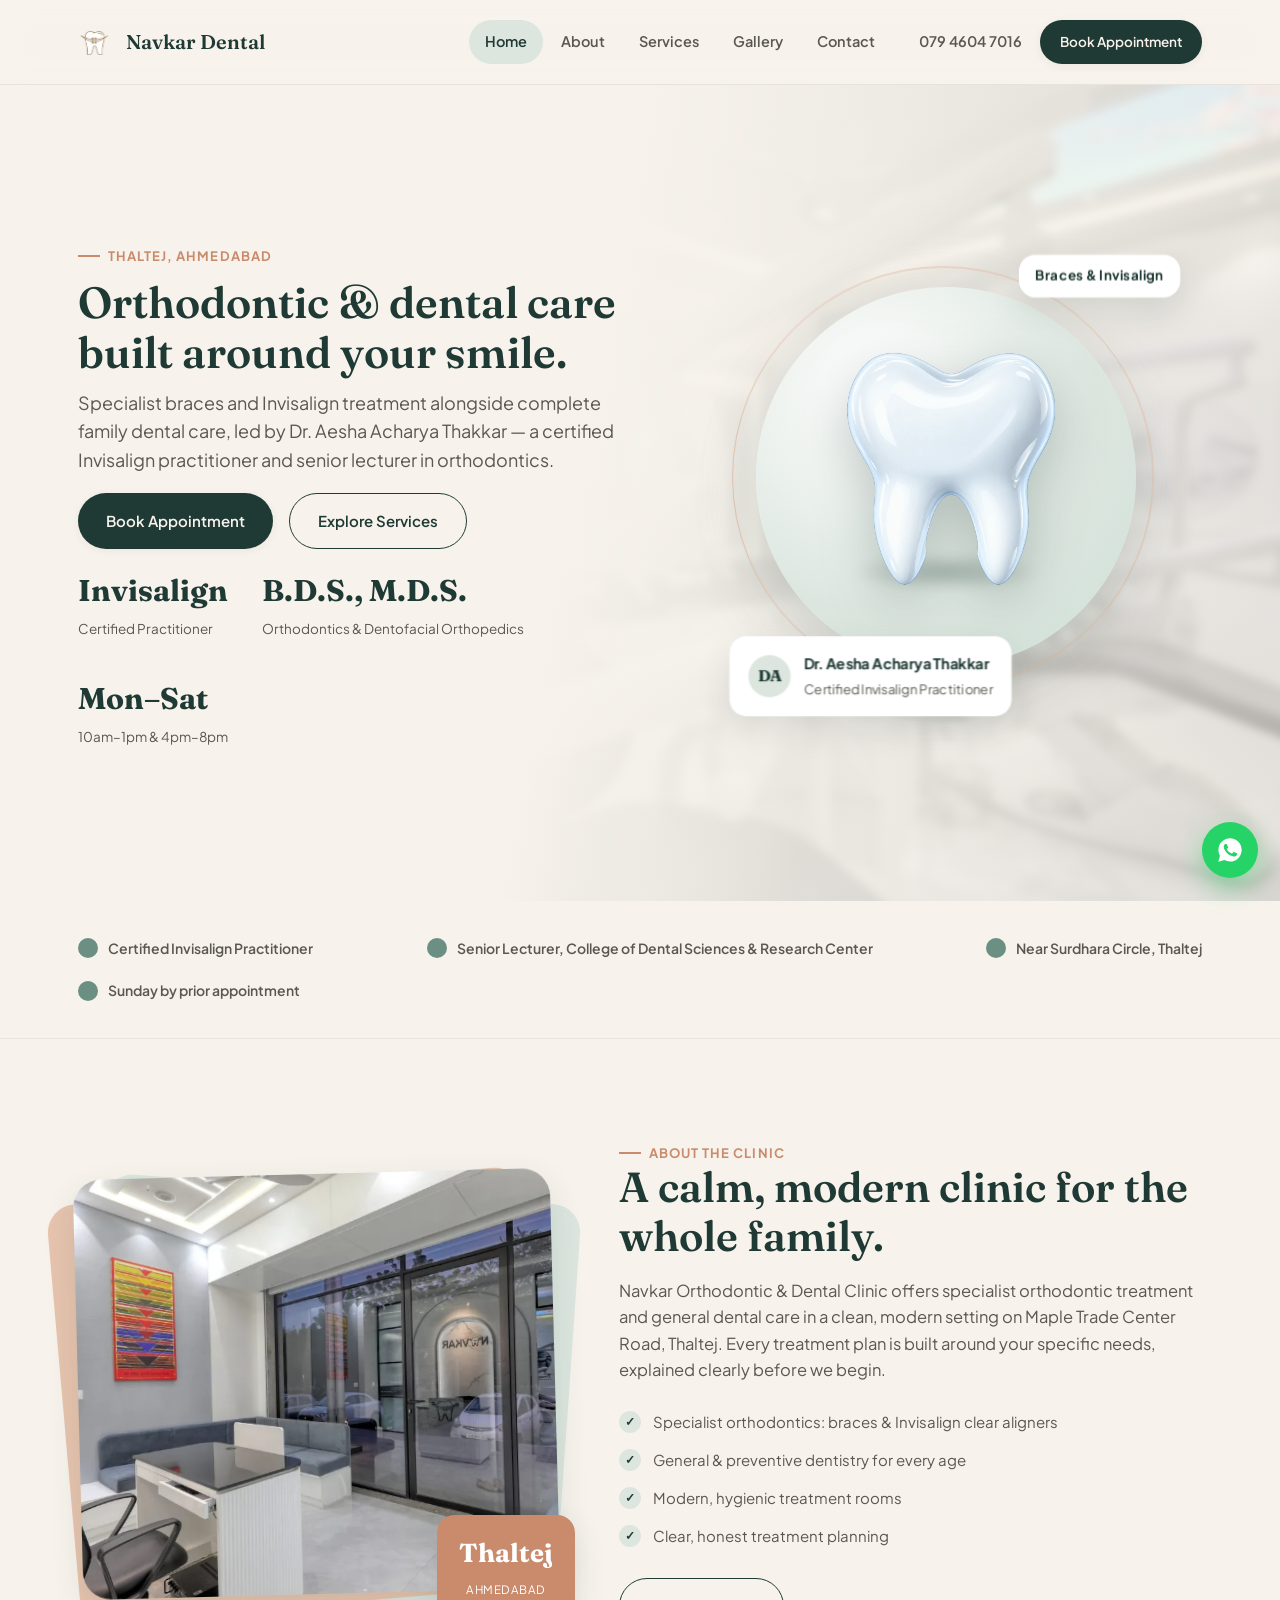
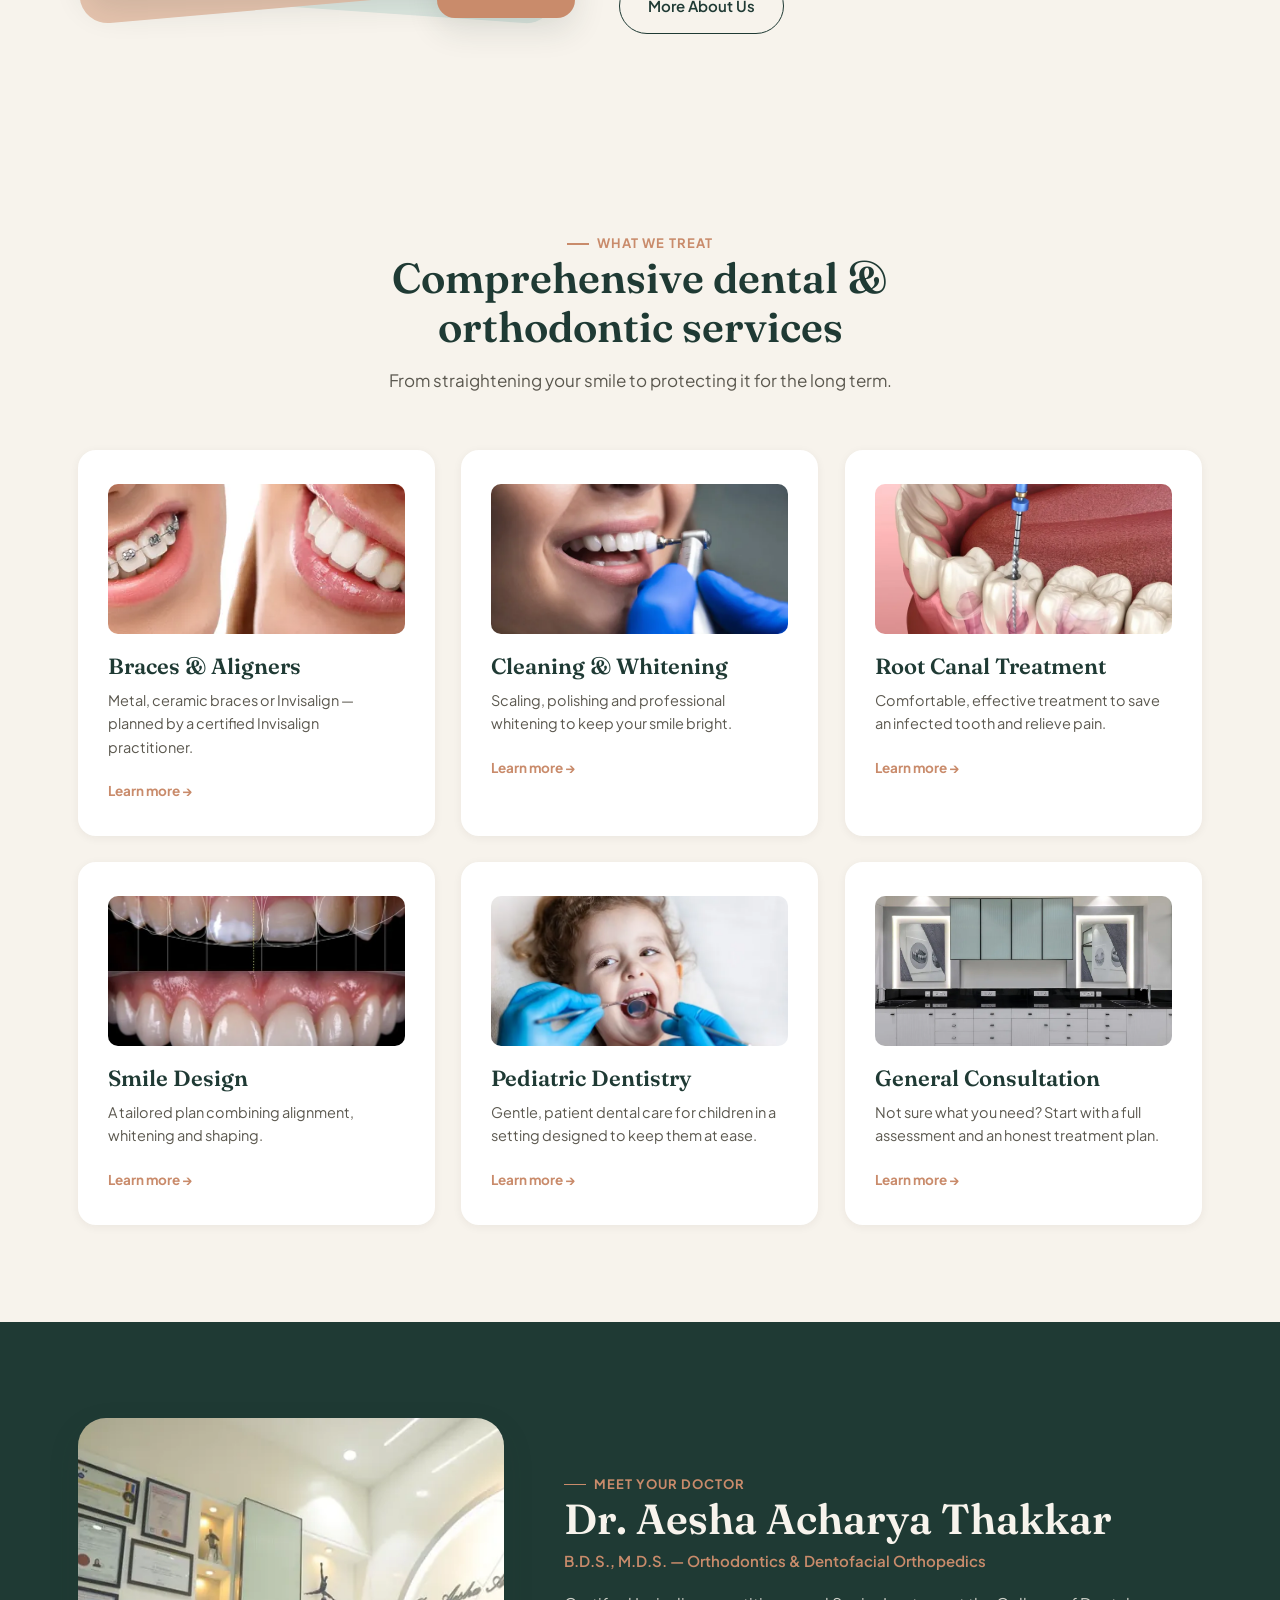
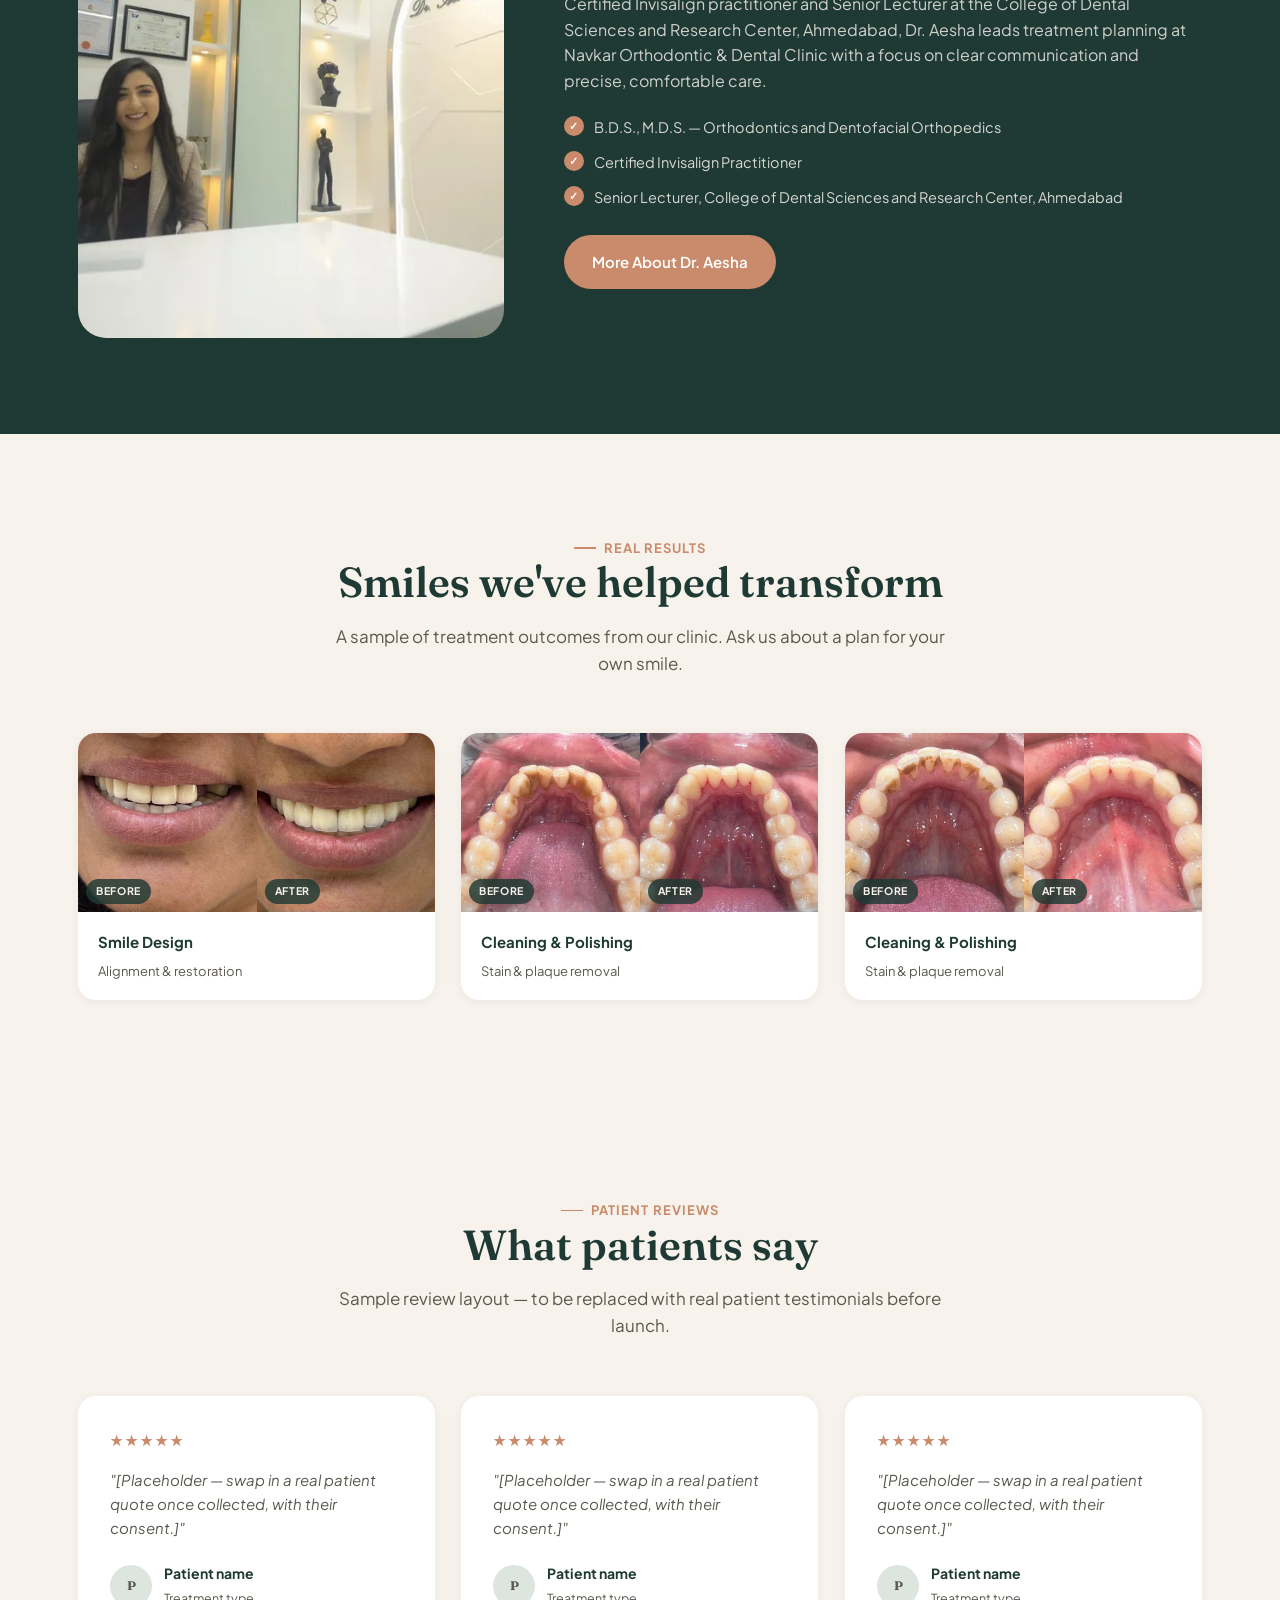
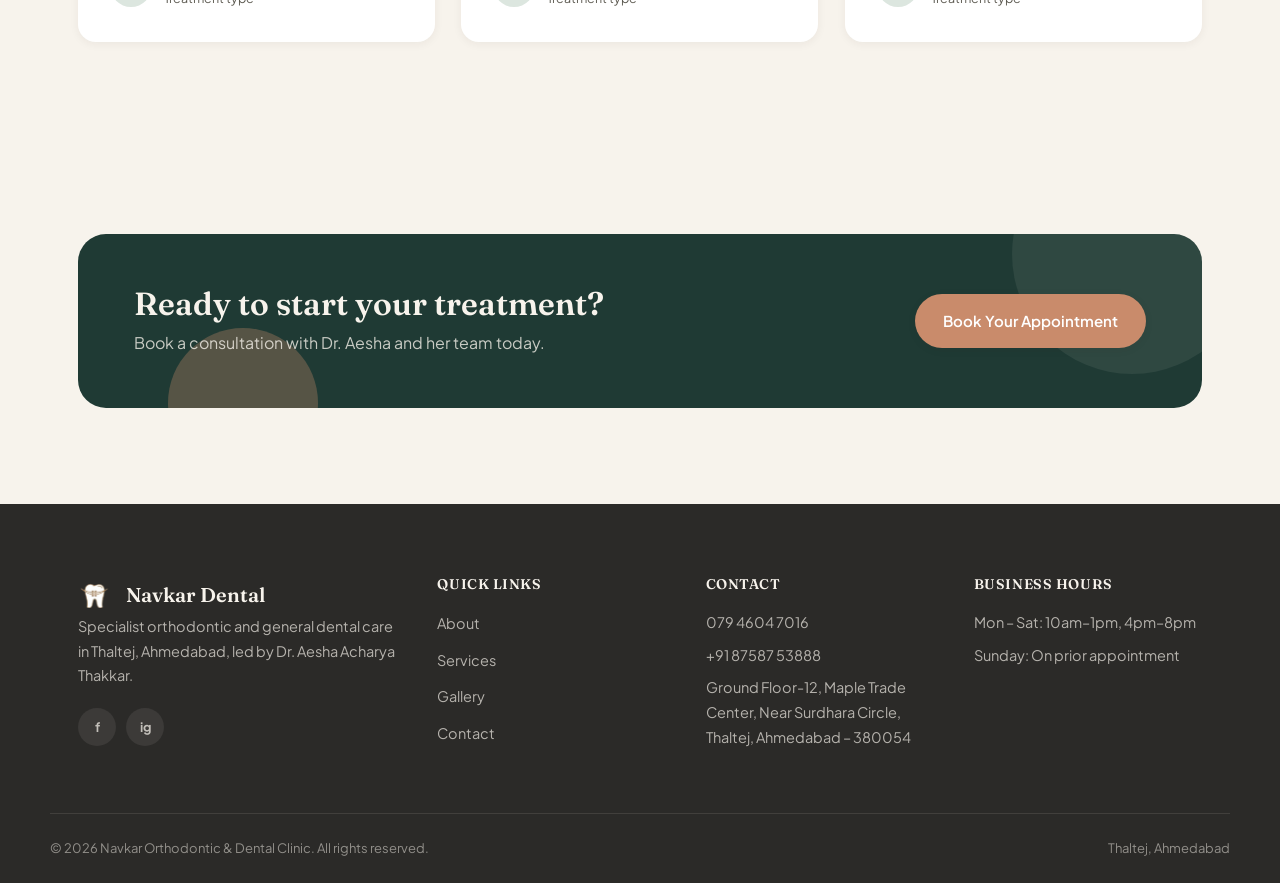
==== index.html @ 273d6ba6 "Initial commit of Navkar Dental website Co-Authored-By: Claude Sonnet 5 <noreply@anthropic.com>" ====
<!DOCTYPE html>
<html lang="en">
<head>
<meta charset="UTF-8">
<meta name="viewport" content="width=device-width, initial-scale=1.0">
<title>Navkar Orthodontic & Dental Clinic — Thaltej, Ahmedabad</title>
<meta name="description" content="Specialist orthodontic and general dental care in Thaltej, Ahmedabad, led by certified Invisalign practitioner Dr. Aesha Acharya Thakkar. Braces, aligners, cleaning, root canal and more.">
<link rel="canonical" href="https://www.navkardental.com/">

<meta property="og:type" content="website">
<meta property="og:site_name" content="Navkar Orthodontic & Dental Clinic">
<meta property="og:title" content="Navkar Orthodontic & Dental Clinic — Thaltej, Ahmedabad">
<meta property="og:description" content="Specialist orthodontic and general dental care in Thaltej, Ahmedabad, led by certified Invisalign practitioner Dr. Aesha Acharya Thakkar.">
<meta property="og:image" content="https://www.navkardental.com/img/og-image.jpg">
<meta property="og:url" content="https://www.navkardental.com/">
<meta name="twitter:card" content="summary_large_image">
<meta name="twitter:title" content="Navkar Orthodontic & Dental Clinic — Thaltej, Ahmedabad">
<meta name="twitter:description" content="Specialist orthodontic and general dental care in Thaltej, Ahmedabad.">
<meta name="twitter:image" content="https://www.navkardental.com/img/og-image.jpg">

<link rel="icon" href="/favicon.ico" sizes="any">
<link rel="icon" type="image/png" href="img/logo-mark-32.png" sizes="32x32">
<link rel="apple-touch-icon" href="img/logo-mark-180.png">
<link rel="manifest" href="site.webmanifest">
<meta name="theme-color" content="#1F3A34">

<link rel="preconnect" href="https://fonts.googleapis.com">
<link rel="preconnect" href="https://fonts.gstatic.com" crossorigin>
<link href="https://fonts.googleapis.com/css2?family=Fraunces:wght@500;600;700&family=Plus+Jakarta+Sans:wght@400;500;600;700&display=swap" rel="stylesheet">
<link rel="stylesheet" href="css/style.min.css">

<script type="application/ld+json">
{
  "@context": "https://schema.org",
  "@type": "Dentist",
  "name": "Navkar Orthodontic & Dental Clinic",
  "image": "https://www.navkardental.com/img/og-image.jpg",
  "url": "https://www.navkardental.com/",
  "telephone": ["+91-79-4604-7016", "+91-87587-53888"],
  "priceRange": "₹₹",
  "address": {
    "@type": "PostalAddress",
    "streetAddress": "Ground Floor-12, Maple Trade Center, Near Surdhara Circle",
    "addressLocality": "Thaltej, Ahmedabad",
    "addressRegion": "Gujarat",
    "postalCode": "380054",
    "addressCountry": "IN"
  },
  "openingHoursSpecification": [
    { "@type": "OpeningHoursSpecification", "dayOfWeek": ["Monday","Tuesday","Wednesday","Thursday","Friday","Saturday"], "opens": "10:00", "closes": "13:00" },
    { "@type": "OpeningHoursSpecification", "dayOfWeek": ["Monday","Tuesday","Wednesday","Thursday","Friday","Saturday"], "opens": "16:00", "closes": "20:00" }
  ],
  "sameAs": [
    "https://www.instagram.com/navkar_orthodontics/",
    "https://www.facebook.com/people/Navkar-dental-Clinic/100086938672000/"
  ],
  "medicalSpecialty": "Orthodontics",
  "employee": {
    "@type": "Person",
    "name": "Dr. Aesha Acharya Thakkar",
    "jobTitle": "Orthodontist",
    "hasCredential": "B.D.S., M.D.S. (Orthodontics and Dentofacial Orthopedics)"
  }
}
</script>
</head>
<body>
<a href="#main" class="skip-link">Skip to content</a>

<header class="site-header">
  <div class="wrap">
    <a href="index.html" class="brand"><span class="brand-mark"></span>Navkar Dental</a>
    <nav class="main-nav" aria-label="Primary">
      <ul>
        <li><a href="index.html" class="active" aria-current="page">Home</a></li>
        <li><a href="about.html">About</a></li>
        <li><a href="services.html">Services</a></li>
        <li><a href="gallery.html">Gallery</a></li>
        <li><a href="contact.html">Contact</a></li>
      </ul>
    </nav>
    <div class="header-cta">
      <span class="header-phone"><a href="tel:+917946047016">079 4604 7016</a></span>
      <a href="contact.html" class="btn btn-primary btn-sm">Book Appointment</a>
    </div>
    <button class="nav-toggle" aria-label="Toggle menu" aria-expanded="false" aria-controls="primary-nav"><span></span><span></span><span></span></button>
  </div>
  <div class="nav-backdrop"></div>
</header>

<main id="main">

<section class="hero">
  <div class="hero-bg" aria-hidden="true">
    <picture>
      <source srcset="img/clinic-operatory-1.webp" type="image/webp">
      <img src="img/clinic-operatory-1.jpg" alt="" width="1000" height="667" loading="eager">
    </picture>
  </div>
  <div class="wrap">
    <div class="hero-copy hero-copy-lead">
      <span class="eyebrow">Thaltej, Ahmedabad</span>
      <h1>Orthodontic &amp; dental care built around your smile.</h1>
    </div>
    <div class="hero-scene" id="heroScene" aria-hidden="true">
      <div class="hero-orb">
        <div class="hero-glow"></div>
        <div class="hero-ring"></div>
        <div class="hero-sphere">
          <span class="hero-tooth-shadow"></span>
          <div class="hero-tooth-float">
            <picture>
              <source srcset="img/hero-tooth.webp" type="image/webp">
              <img class="hero-tooth-img" src="img/hero-tooth.png" alt="" width="900" height="910" loading="eager">
            </picture>
          </div>
        </div>
        <div class="hero-chip hero-chip-doctor">
          <span class="dot">DA</span>
          <div><strong>Dr. Aesha Acharya Thakkar</strong><span>Certified Invisalign Practitioner</span></div>
        </div>
        <div class="hero-chip hero-chip-stat"><span>Braces &amp; Invisalign</span></div>
      </div>
    </div>
    <div class="hero-copy hero-copy-body">
      <p>Specialist braces and Invisalign treatment alongside complete family dental care, led by Dr. Aesha Acharya Thakkar — a certified Invisalign practitioner and senior lecturer in orthodontics.</p>
      <div class="hero-actions">
        <a href="contact.html" class="btn btn-primary">Book Appointment</a>
        <a href="services.html" class="btn btn-outline">Explore Services</a>
      </div>
      <div class="hero-stats">
        <div><strong>Invisalign</strong><span>Certified Practitioner</span></div>
        <div><strong>B.D.S., M.D.S.</strong><span>Orthodontics &amp; Dentofacial Orthopedics</span></div>
        <div><strong>Mon–Sat</strong><span>10am–1pm &amp; 4pm–8pm</span></div>
      </div>
    </div>
  </div>
</section>

<section class="trust-strip reveal">
  <div class="wrap">
    <span class="trust-item"><span class="ic"></span>Certified Invisalign Practitioner</span>
    <span class="trust-item"><span class="ic"></span>Senior Lecturer, College of Dental Sciences &amp; Research Center</span>
    <span class="trust-item"><span class="ic"></span>Near Surdhara Circle, Thaltej</span>
    <span class="trust-item"><span class="ic"></span>Sunday by prior appointment</span>
  </div>
</section>

<section class="reveal">
  <div class="wrap about-split">
    <div class="about-media">
      <div class="frame tilt-card">
        <picture>
          <source srcset="img/clinic-lounge.webp" type="image/webp">
          <img src="img/clinic-lounge.jpg" alt="Patient lounge inside Navkar Orthodontic & Dental Clinic, Thaltej" width="1000" height="667" loading="lazy">
        </picture>
      </div>
      <div class="badge"><strong>Thaltej</strong><span>Ahmedabad</span></div>
    </div>
    <div class="about-copy">
      <span class="eyebrow">About the clinic</span>
      <h2>A calm, modern clinic for the whole family.</h2>
      <p>Navkar Orthodontic &amp; Dental Clinic offers specialist orthodontic treatment and general dental care in a clean, modern setting on Maple Trade Center Road, Thaltej. Every treatment plan is built around your specific needs, explained clearly before we begin.</p>
      <ul class="about-list">
        <li><span class="tick">✓</span> Specialist orthodontics: braces &amp; Invisalign clear aligners</li>
        <li><span class="tick">✓</span> General &amp; preventive dentistry for every age</li>
        <li><span class="tick">✓</span> Modern, hygienic treatment rooms</li>
        <li><span class="tick">✓</span> Clear, honest treatment planning</li>
      </ul>
      <a href="about.html" class="btn btn-outline">More About Us</a>
    </div>
  </div>
</section>

<section class="reveal">
  <div class="wrap">
    <div class="section-head">
      <span class="eyebrow">What we treat</span>
      <h2>Comprehensive dental &amp; orthodontic services</h2>
      <p>From straightening your smile to protecting it for the long term.</p>
    </div>
    <div class="services-grid">
      <div class="service-card tilt-card reveal-tilt">
        <div class="thumb"><picture><source srcset="img/service-braces-aligners.webp" type="image/webp"><img src="img/service-braces-aligners.jpg" alt="Traditional braces and clear aligner options" width="393" height="271" loading="lazy"></picture></div>
        <h3>Braces &amp; Aligners</h3>
        <p>Metal, ceramic braces or Invisalign — planned by a certified Invisalign practitioner.</p>
        <a href="services.html">Learn more →</a>
      </div>
      <div class="service-card tilt-card reveal-tilt">
        <div class="thumb"><picture><source srcset="img/service-cleaning-whitening.webp" type="image/webp"><img src="img/service-cleaning-whitening.jpg" alt="Professional teeth cleaning in progress" width="700" height="467" loading="lazy"></picture></div>
        <h3>Cleaning &amp; Whitening</h3>
        <p>Scaling, polishing and professional whitening to keep your smile bright.</p>
        <a href="services.html">Learn more →</a>
      </div>
      <div class="service-card tilt-card reveal-tilt">
        <div class="thumb"><picture><source srcset="img/service-root-canal.webp" type="image/webp"><img src="img/service-root-canal.jpg" alt="Root canal treatment procedure" width="700" height="467" loading="lazy"></picture></div>
        <h3>Root Canal Treatment</h3>
        <p>Comfortable, effective treatment to save an infected tooth and relieve pain.</p>
        <a href="services.html">Learn more →</a>
      </div>
      <div class="service-card tilt-card reveal-tilt">
        <div class="thumb"><picture><source srcset="img/service-smile-design.webp" type="image/webp"><img src="img/service-smile-design.jpg" alt="Smile design consultation" width="602" height="415" loading="lazy"></picture></div>
        <h3>Smile Design</h3>
        <p>A tailored plan combining alignment, whitening and shaping.</p>
        <a href="services.html">Learn more →</a>
      </div>
      <div class="service-card tilt-card reveal-tilt">
        <div class="thumb"><picture><source srcset="img/service-pediatric-dentistry.webp" type="image/webp"><img src="img/service-pediatric-dentistry.jpg" alt="Gentle pediatric dental checkup" width="600" height="400" loading="lazy"></picture></div>
        <h3>Pediatric Dentistry</h3>
        <p>Gentle, patient dental care for children in a setting designed to keep them at ease.</p>
        <a href="services.html">Learn more →</a>
      </div>
      <div class="service-card tilt-card reveal-tilt">
        <div class="thumb"><picture><source srcset="img/clinic-operatory-2.webp" type="image/webp"><img src="img/clinic-operatory-2.jpg" alt="Consultation room at Navkar Dental Clinic" width="1000" height="667" loading="lazy"></picture></div>
        <h3>General Consultation</h3>
        <p>Not sure what you need? Start with a full assessment and an honest treatment plan.</p>
        <a href="services.html">Learn more →</a>
      </div>
    </div>
  </div>
</section>

<section class="section-alt reveal">
  <div class="wrap doctor-spotlight">
    <div class="doctor-photo tilt-card">
      <picture>
        <source srcset="img/doctor-aesha-thakkar.webp" type="image/webp">
        <img src="img/doctor-aesha-thakkar.jpg" alt="Dr. Aesha Acharya Thakkar at Navkar Orthodontic & Dental Clinic" width="900" height="599" loading="lazy">
      </picture>
    </div>
    <div class="doctor-info">
      <span class="eyebrow">Meet your doctor</span>
      <h2>Dr. Aesha Acharya Thakkar</h2>
      <span class="role">B.D.S., M.D.S. — Orthodontics &amp; Dentofacial Orthopedics</span>
      <p class="bio">Certified Invisalign practitioner and Senior Lecturer at the College of Dental Sciences and Research Center, Ahmedabad, Dr. Aesha leads treatment planning at Navkar Orthodontic &amp; Dental Clinic with a focus on clear communication and precise, comfortable care.</p>
      <ul class="doctor-credentials">
        <li><span class="tick">✓</span> B.D.S., M.D.S. — Orthodontics and Dentofacial Orthopedics</li>
        <li><span class="tick">✓</span> Certified Invisalign Practitioner</li>
        <li><span class="tick">✓</span> Senior Lecturer, College of Dental Sciences and Research Center, Ahmedabad</li>
      </ul>
      <a href="about.html" class="btn btn-light" style="margin-top:26px;">More About Dr. Aesha</a>
    </div>
  </div>
</section>

<section class="reveal">
  <div class="wrap">
    <div class="section-head">
      <span class="eyebrow">Real results</span>
      <h2>Smiles we've helped transform</h2>
      <p>A sample of treatment outcomes from our clinic. Ask us about a plan for your own smile.</p>
    </div>
    <div class="results-grid">
      <div class="result-card tilt-card reveal-tilt">
        <div class="result-compare">
          <figure><img src="img/results-smile-design-before.jpg" alt="Patient's smile before cosmetic smile design treatment" width="700" height="525" loading="lazy"><figcaption>Before</figcaption></figure>
          <figure><img src="img/results-smile-design-after.jpg" alt="Patient's smile after cosmetic smile design treatment" width="700" height="525" loading="lazy"><figcaption>After</figcaption></figure>
        </div>
        <div class="cap"><strong>Smile Design</strong><span>Alignment &amp; restoration</span></div>
      </div>
      <div class="result-card tilt-card reveal-tilt">
        <div class="result-compare">
          <figure><img src="img/results-cleaning-1-before.jpg" alt="Patient's teeth before professional cleaning, showing surface staining" width="700" height="525" loading="lazy"><figcaption>Before</figcaption></figure>
          <figure><img src="img/results-cleaning-1-after.jpg" alt="Patient's teeth after professional cleaning" width="700" height="525" loading="lazy"><figcaption>After</figcaption></figure>
        </div>
        <div class="cap"><strong>Cleaning &amp; Polishing</strong><span>Stain &amp; plaque removal</span></div>
      </div>
      <div class="result-card tilt-card reveal-tilt">
        <div class="result-compare">
          <figure><img src="img/results-cleaning-2-before.jpg" alt="Second patient's teeth before professional cleaning" width="700" height="525" loading="lazy"><figcaption>Before</figcaption></figure>
          <figure><img src="img/results-cleaning-2-after.jpg" alt="Second patient's teeth after professional cleaning" width="700" height="502" loading="lazy"><figcaption>After</figcaption></figure>
        </div>
        <div class="cap"><strong>Cleaning &amp; Polishing</strong><span>Stain &amp; plaque removal</span></div>
      </div>
    </div>
  </div>
</section>

<section class="reveal">
  <div class="wrap">
    <div class="section-head">
      <span class="eyebrow">Patient reviews</span>
      <h2>What patients say</h2>
      <p>Sample review layout — to be replaced with real patient testimonials before launch.</p>
    </div>
    <div class="testimonial-grid">
      <div class="testimonial-card tilt-card reveal-tilt">
        <div class="stars">★★★★★</div>
        <p>"[Placeholder — swap in a real patient quote once collected, with their consent.]"</p>
        <div class="who"><span class="avatar">P</span><div><strong>Patient name</strong><span>Treatment type</span></div></div>
      </div>
      <div class="testimonial-card tilt-card reveal-tilt">
        <div class="stars">★★★★★</div>
        <p>"[Placeholder — swap in a real patient quote once collected, with their consent.]"</p>
        <div class="who"><span class="avatar">P</span><div><strong>Patient name</strong><span>Treatment type</span></div></div>
      </div>
      <div class="testimonial-card tilt-card reveal-tilt">
        <div class="stars">★★★★★</div>
        <p>"[Placeholder — swap in a real patient quote once collected, with their consent.]"</p>
        <div class="who"><span class="avatar">P</span><div><strong>Patient name</strong><span>Treatment type</span></div></div>
      </div>
    </div>
  </div>
</section>

<section class="reveal">
  <div class="wrap">
    <div class="cta-band">
      <div>
        <h2>Ready to start your treatment?</h2>
        <p>Book a consultation with Dr. Aesha and her team today.</p>
      </div>
      <a href="contact.html" class="btn btn-light">Book Your Appointment</a>
    </div>
  </div>
</section>

</main>

<footer>
  <div class="wrap footer-grid">
    <div>
      <a href="index.html" class="brand"><span class="brand-mark"></span>Navkar Dental</a>
      <p>Specialist orthodontic and general dental care in Thaltej, Ahmedabad, led by Dr. Aesha Acharya Thakkar.</p>
      <div class="footer-social">
        <a href="https://www.facebook.com/people/Navkar-dental-Clinic/100086938672000/" aria-label="Facebook" target="_blank" rel="noopener">f</a>
        <a href="https://www.instagram.com/navkar_orthodontics/" aria-label="Instagram" target="_blank" rel="noopener">ig</a>
      </div>
    </div>
    <div>
      <h4>Quick Links</h4>
      <ul>
        <li><a href="about.html">About</a></li>
        <li><a href="services.html">Services</a></li>
        <li><a href="gallery.html">Gallery</a></li>
        <li><a href="contact.html">Contact</a></li>
      </ul>
    </div>
    <div>
      <h4>Contact</h4>
      <p><a href="tel:+917946047016">079 4604 7016</a></p>
      <p><a href="tel:+918758753888">+91 87587 53888</a></p>
      <p><a href="https://maps.google.com/?q=Maple+Trade+Center,+Near+Surdhara+Circle,+Thaltej,+Ahmedabad+380054" target="_blank" rel="noopener">Ground Floor-12, Maple Trade Center, Near Surdhara Circle, Thaltej, Ahmedabad – 380054</a></p>
    </div>
    <div>
      <h4>Business Hours</h4>
      <p>Mon – Sat: 10am–1pm, 4pm–8pm</p>
      <p>Sunday: On prior appointment</p>
    </div>
  </div>
  <div class="wrap footer-bottom">
    <span>© 2026 Navkar Orthodontic & Dental Clinic. All rights reserved.</span>
    <span>Thaltej, Ahmedabad</span>
  </div>
</footer>

<a class="whatsapp-fab" href="https://wa.me/918758753888?text=Hi%2C%20I%27d%20like%20to%20book%20an%20appointment" target="_blank" rel="noopener" aria-label="Chat with us on WhatsApp">
  <svg viewBox="0 0 24 24" fill="currentColor" aria-hidden="true"><path d="M12.04 2c-5.5 0-9.96 4.46-9.96 9.96 0 1.76.46 3.48 1.34 5L2 22l5.2-1.36a9.94 9.94 0 0 0 4.84 1.24h.01c5.5 0 9.96-4.46 9.96-9.96S17.54 2 12.04 2zm5.83 14.24c-.24.68-1.4 1.32-1.93 1.36-.5.05-1 .25-3.4-.83-2.86-1.28-4.62-4.24-4.76-4.44-.14-.2-1.13-1.5-1.13-2.86 0-1.36.7-2.02.96-2.3.24-.26.53-.32.7-.32h.5c.16 0 .38-.03.58.44.24.57.8 1.98.87 2.12.07.14.12.3.02.5-.1.2-.15.32-.3.5-.15.18-.3.4-.44.53-.14.14-.3.3-.13.58.17.28.75 1.24 1.62 2 1.12.99 2.06 1.3 2.34 1.45.28.14.44.12.6-.07.17-.2.7-.82.9-1.1.2-.28.4-.23.66-.14.28.1 1.76.83 2.06.98.3.15.5.22.57.35.08.13.08.75-.16 1.43z"/></svg>
</a>

<script src="js/script.min.js"></script>
</body>
</html>
---- css/style.min.css ----
:root{--ivory:#F7F3EC;--ivory-soft:#EFE9DE;--charcoal:#2B2A28;--charcoal-soft:#5B584F;--sage:#6B8F82;--sage-light:#DCE6DF;--teal:#1F3A34;--teal-light:#2C4E46;--clay:#C98B6B;--clay-light:#E7C4AE;--white:#FFFFFF;--font-display:'Fraunces',Georgia,serif;--font-body:'Plus Jakarta Sans',-apple-system,BlinkMacSystemFont,'Segoe UI',sans-serif;--radius-sm:10px;--radius-md:18px;--radius-lg:28px;--shadow-sm:0 2px 10px rgba(43,42,40,.06);--shadow-md:0 12px 32px rgba(31,58,52,.12);--shadow-lg:0 24px 64px rgba(31,58,52,.18);--ease:cubic-bezier(.22,1,.36,1);--wrap:1180px}*,*::before,*::after{box-sizing:border-box}html{scroll-behavior:smooth;overflow-x:hidden}@media (prefers-reduced-motion:reduce){html{scroll-behavior:auto}}body{margin:0;background:var(--ivory);color:var(--charcoal);font-family:var(--font-body);font-size:16px;line-height:1.6;-webkit-font-smoothing:antialiased;overflow-x:hidden}img{max-width:100%;display:block}a{color:inherit;text-decoration:none}ul{list-style:none;margin:0;padding:0}button{font-family:inherit;cursor:pointer;background:none;border:none;color:inherit}input,select,textarea{font-family:inherit;font-size:15px;color:var(--charcoal)}h1,h2,h3,h4{font-family:var(--font-display);font-weight:600;line-height:1.15;margin:0;color:var(--teal)}h1{font-size:clamp(36px,5.4vw,64px)}h2{font-size:clamp(28px,3.6vw,42px)}h3{font-size:22px}p{margin:0}.wrap{max-width:var(--wrap);margin:0 auto;padding:0 28px}.skip-link{position:absolute;left:-9999px;top:0;background:var(--teal);color:var(--ivory);padding:12px 20px;border-radius:0 0 10px 0;z-index:1000;font-weight:600}.skip-link:focus{left:0}a:focus-visible,button:focus-visible,input:focus-visible,select:focus-visible,textarea:focus-visible,[tabindex]:focus-visible{outline:2.5px solid var(--clay);outline-offset:3px;border-radius:4px}.btn{display:inline-flex;align-items:center;justify-content:center;gap:8px;padding:15px 28px;border-radius:100px;font-weight:600;font-size:15px;transition:transform .35s var(--ease),box-shadow .35s var(--ease),background .25s var(--ease),color .25s var(--ease);white-space:nowrap}.btn-primary{background:var(--teal);color:var(--ivory);box-shadow:var(--shadow-sm)}.btn-primary:hover{transform:translateY(-2px);box-shadow:var(--shadow-md);background:var(--teal-light)}.btn-light{background:var(--clay);color:var(--white);box-shadow:var(--shadow-sm)}.btn-light:hover{transform:translateY(-2px);box-shadow:var(--shadow-md)}.btn-outline{background:transparent;color:var(--teal);border:1.5px solid var(--teal)}.btn-outline:hover{background:var(--teal);color:var(--ivory)}.btn-sm{padding:11px 20px;font-size:13.5px}@media (prefers-reduced-motion:reduce){.btn{transition:none}.btn:hover{transform:none}}.site-header{position:sticky;top:0;z-index:500;background:rgba(247,243,236,.88);backdrop-filter:blur(14px);-webkit-backdrop-filter:blur(14px);border-bottom:1px solid rgba(43,42,40,.08)}.site-header .wrap{display:flex;align-items:center;gap:28px;min-height:84px}.brand{display:flex;align-items:center;gap:10px;font-family:var(--font-display);font-weight:600;font-size:20px;color:var(--teal);margin-right:auto}.brand-mark{width:38px;height:38px;flex:0 0 auto;background-image:url('../img/logo-mark.webp');background-size:contain;background-repeat:no-repeat;background-position:center}.main-nav ul{display:flex;gap:2px}.main-nav a{display:block;padding:10px 16px;border-radius:100px;font-weight:600;font-size:14.5px;color:var(--charcoal-soft);transition:background .25s var(--ease),color .25s var(--ease)}.main-nav a:hover,.main-nav a.active{background:var(--sage-light);color:var(--teal)}.header-cta{display:flex;align-items:center;gap:18px}.header-phone{font-weight:600;font-size:14.5px;color:var(--charcoal-soft)}.header-phone a{color:inherit}.nav-toggle{display:none;flex-direction:column;justify-content:center;gap:5px;width:44px;height:44px;border-radius:10px;flex:0 0 auto}.nav-toggle span{width:22px;height:2px;background:var(--teal);border-radius:2px;transition:transform .3s var(--ease),opacity .3s var(--ease);margin:0 auto}.nav-toggle[aria-expanded="true"] span:nth-child(1){transform:translateY(7px) rotate(45deg)}.nav-toggle[aria-expanded="true"] span:nth-child(2){opacity:0}.nav-toggle[aria-expanded="true"] span:nth-child(3){transform:translateY(-7px) rotate(-45deg)}@media (max-width:920px){.main-nav{position:fixed;inset:0 0 0 auto;width:min(320px,86vw);height:100vh;background:var(--ivory);box-shadow:var(--shadow-lg);padding:110px 32px 32px;transform:translateX(100%);transition:transform .4s var(--ease);z-index:400}.main-nav.open{transform:translateX(0)}.main-nav ul{flex-direction:column;gap:4px}.main-nav a{padding:14px 18px;font-size:16px}.header-phone{display:none}.nav-toggle{display:flex}.nav-backdrop{position:fixed;inset:0;background:rgba(31,58,52,.35);z-index:390;opacity:0;pointer-events:none;transition:opacity .35s var(--ease)}.nav-backdrop.open{opacity:1;pointer-events:auto}}@media (prefers-reduced-motion:reduce){.main-nav,.nav-backdrop,.nav-toggle span{transition:none}}.hero{position:relative;overflow:hidden;padding:24px 0;background:var(--ivory)}@media (min-width:1041px){.hero{min-height:calc(100vh - 84px);display:flex;align-items:center}}.hero-bg{position:absolute;inset:0;z-index:0}.hero-bg picture,.hero-bg img{width:100%;height:100%;object-fit:cover;object-position:center 30%;display:block;filter:blur(3px);transform:scale(1.04)}.hero-bg::after{content:'';position:absolute;inset:0;background:linear-gradient(100deg,var(--ivory) 0%,var(--ivory) 45%,rgba(247,243,236,.7) 100%)}.hero .wrap{position:relative;z-index:1;display:grid;grid-template-columns:1.08fr 1fr;grid-template-areas:"lead visual" "body visual";column-gap:56px;row-gap:0;align-items:center;perspective:1400px}.hero-copy-lead{grid-area:lead}.hero-copy-body{grid-area:body}.hero-scene{grid-area:visual}.hero-copy .eyebrow + h1{margin-top:10px}.hero-copy h1{font-size:clamp(32px,3.4vw,48px)}.hero-copy p{margin-top:12px;font-size:18px;color:var(--charcoal-soft);max-width:46ch}.hero-actions{display:flex;gap:16px;margin-top:18px;flex-wrap:wrap}.hero-stats{display:flex;gap:34px;margin-top:18px;flex-wrap:wrap}.hero-stats div strong{display:block;font-family:var(--font-display);font-size:30px;color:var(--teal)}.hero-stats div span{font-size:13.5px;color:var(--charcoal-soft)}.eyebrow{display:inline-flex;align-items:center;gap:8px;font-size:13px;font-weight:700;letter-spacing:.08em;text-transform:uppercase;color:var(--clay)}.eyebrow::before{content:'';width:22px;height:1.5px;background:var(--clay)}.hero-scene{position:relative;display:flex;align-items:center;justify-content:center;padding:36px 40px 68px;transform-style:preserve-3d;will-change:transform;transition:transform .2s var(--ease)}.hero-orb{position:relative;width:clamp(380px,26vw,440px);height:clamp(380px,26vw,440px);transform-style:preserve-3d}.hero-glow{position:absolute;inset:-9%;border-radius:50%;background:radial-gradient(circle,rgba(220,230,223,.6),rgba(220,230,223,0) 72%);filter:blur(20px);transform:translateZ(-40px)}.hero-ring{position:absolute;inset:-6%;border-radius:50%;border:1.5px solid var(--clay-light);transform:translateZ(-15px)}.hero-sphere{position:absolute;inset:0;border-radius:50%;background:radial-gradient(circle at 32% 28%,var(--white) 0%,var(--sage-light) 58%,#CFE0D7 100%);box-shadow:var(--shadow-lg);display:flex;align-items:center;justify-content:center;overflow:hidden}.hero-sphere::before{content:'';position:absolute;top:9%;left:13%;width:42%;height:34%;border-radius:50%;background:radial-gradient(circle,rgba(255,255,255,.7),rgba(255,255,255,0) 72%);pointer-events:none}.hero-tooth-shadow{position:absolute;left:50%;bottom:20%;width:48%;height:10%;transform:translateX(-50%);background:radial-gradient(ellipse at center,rgba(31,58,52,.3),rgba(31,58,52,0) 72%);filter:blur(5px)}.hero-tooth-float{position:relative;z-index:1;margin-top:-6%;animation:hero-tooth-bob 5.5s ease-in-out infinite}.hero-tooth-img{display:block;width:clamp(240px,19vw,285px);height:auto;filter:drop-shadow(0 18px 26px rgba(41,64,58,.28));animation:hero-tooth-spin 10s linear infinite}@keyframes hero-tooth-bob{0%,100%{transform:translateY(-8px)}50%{transform:translateY(8px)}}@keyframes hero-tooth-spin{from{transform:rotateY(0deg)}to{transform:rotateY(360deg)}}.hero-chip{position:absolute;background:var(--white);border-radius:16px;box-shadow:var(--shadow-md);display:flex;align-items:center;gap:12px;padding:14px 18px}.hero-chip-doctor{left:-8%;bottom:-10%;min-width:216px;transform:translateZ(70px)}.hero-chip-doctor .dot{width:40px;height:40px;border-radius:50%;flex:0 0 auto;background:var(--sage-light);display:flex;align-items:center;justify-content:center;color:var(--teal);font-weight:700;font-family:var(--font-display);font-size:15px}.hero-chip-doctor strong{display:block;font-size:14px;color:var(--teal)}.hero-chip-doctor span{font-size:12.5px;color:var(--charcoal-soft)}.hero-chip-stat{right:-6%;top:-6%;padding:10px 16px;transform:translateZ(55px)}.hero-chip-stat span{font-size:13px;font-weight:700;color:var(--teal);letter-spacing:.02em}@media (pointer:fine){.hero-scene{transition:transform .1s linear}}@media (max-width:1040px){.hero .wrap{grid-template-columns:1fr;grid-template-areas:none}.hero-copy-lead,.hero-copy-body,.hero-scene{grid-area:auto}.hero-copy-body{order:1}.hero-scene{order:2}.hero-scene{padding:60px 24px 118px}.hero-orb{width:360px;height:360px}.hero-tooth-img{width:220px}.hero-bg::after{background:linear-gradient(180deg,var(--ivory) 0%,var(--ivory) 45%,rgba(247,243,236,.7) 100%)}}@media (max-width:640px){.hero{padding:20px 0 32px}.hero-copy-body{order:0;margin-top:20px}.hero-copy .eyebrow + h1{margin-top:8px}.hero-copy p{margin-top:10px;font-size:16px}.hero-actions{margin-top:16px;flex-direction:row;flex-wrap:wrap;align-items:stretch}.hero-actions .btn{padding:12px 20px;font-size:14px;flex:1 1 auto}.hero-stats{display:grid;grid-template-columns:1fr 1fr;gap:14px 12px;margin-top:16px}.hero-stats div strong{font-size:20px}.hero-scene{order:0;padding:20px 0 110px;margin-top:12px}.hero-orb{width:200px;height:200px;margin:0 auto}.hero-tooth-img{width:122px}.hero-ring,.hero-chip-stat{display:none}.hero-chip-doctor{left:50%;right:auto;bottom:auto;top:100%;transform:translate(-50%,16px);width:min(92%,300px);padding:12px 14px}}@media (prefers-reduced-motion:reduce){.hero-scene{transform:none !important;transition:none}.hero-tooth-float,.hero-tooth-img{animation:none}}section{padding:96px 0}.section-alt{background:var(--teal);color:var(--ivory)}.section-alt h2,.section-alt h3{color:var(--ivory)}.section-alt p{color:rgba(247,243,236,.78)}.section-head{max-width:640px;margin:0 auto 56px;text-align:center}.section-head p{margin-top:16px;font-size:17px;color:var(--charcoal-soft)}.section-alt .section-head p{color:rgba(247,243,236,.78)}.section-head.left{margin:0 0 48px;text-align:left}@media (max-width:640px){section{padding:64px 0}}.reveal{opacity:0;transform:translateY(28px);transition:opacity .7s var(--ease),transform .7s var(--ease)}.reveal.in-view{opacity:1;transform:none}@media (prefers-reduced-motion:reduce){.reveal{opacity:1;transform:none;transition:none}}.reveal-tilt{opacity:0;transform-origin:center bottom;transform:perspective(1000px) translateY(38px) rotateX(-12deg);transition:opacity .7s var(--ease),transform .7s var(--ease)}.reveal-tilt.in-view{opacity:1;transform:none}@media (prefers-reduced-motion:reduce){.reveal-tilt{opacity:1;transform:none;transition:none}}.trust-strip{padding:36px 0;border-bottom:1px solid rgba(43,42,40,.08)}.trust-strip .wrap{display:flex;justify-content:space-between;align-items:center;flex-wrap:wrap;gap:20px}.trust-item{display:flex;align-items:center;gap:10px;font-size:14px;font-weight:600;color:var(--charcoal-soft)}.trust-item .ic{width:20px;height:20px;flex:0 0 auto;border-radius:50%;background:var(--sage)}.about-split{display:grid;grid-template-columns:.9fr 1.1fr;gap:64px;align-items:center;perspective:1200px}.about-media{position:relative}.about-media::before,.about-media::after{content:'';position:absolute;inset:0;border-radius:var(--radius-lg);z-index:-1}.about-media::before{background:var(--sage-light);transform:rotate(4deg) translate(14px,14px)}.about-media::after{background:var(--clay-light);transform:rotate(-5deg) translate(-16px,10px)}.about-media .frame{border-radius:var(--radius-lg);overflow:hidden;box-shadow:var(--shadow-md);transform:rotate(-1.5deg)}.about-media .frame img{width:100%;height:420px;object-fit:cover}.about-media .badge{position:absolute;bottom:-24px;right:-20px;background:var(--clay);color:var(--white);padding:18px 22px;border-radius:var(--radius-md);box-shadow:var(--shadow-md);text-align:center}.about-media .badge strong{display:block;font-family:var(--font-display);font-size:26px}.about-media .badge span{font-size:11.5px;letter-spacing:.04em;text-transform:uppercase}.about-list{margin-top:26px;display:grid;gap:14px}.about-list li{display:flex;gap:12px;font-size:15px;color:var(--charcoal-soft);align-items:flex-start}.about-list .tick{width:22px;height:22px;border-radius:50%;background:var(--sage-light);color:var(--teal);display:flex;align-items:center;justify-content:center;flex:0 0 auto;font-size:12px;font-weight:700;margin-top:1px}.about-copy p{margin-top:18px;font-size:16.5px;color:var(--charcoal-soft)}.about-copy .btn{margin-top:30px}@media (max-width:900px){.about-split{grid-template-columns:1fr;gap:40px}.about-media .frame{transform:none}.about-media .badge{right:12px}}.tilt-card{position:relative;overflow:hidden;transform-style:preserve-3d;transition:transform .45s var(--ease),box-shadow .45s var(--ease);will-change:transform}.tilt-card::after{content:'';position:absolute;inset:0;border-radius:inherit;z-index:2;background:radial-gradient(circle at var(--gx,50%) var(--gy,50%),rgba(255,255,255,.45),transparent 55%);opacity:0;transition:opacity .35s var(--ease);pointer-events:none}@media (pointer:fine){.tilt-card:hover{box-shadow:var(--shadow-md)}.tilt-card:hover::after{opacity:1}}@media (prefers-reduced-motion:reduce){.tilt-card{transform:none !important;transition:none}.tilt-card::after{display:none}}.services-grid{display:grid;grid-template-columns:repeat(3,1fr);gap:26px}.service-card{background:var(--white);border-radius:var(--radius-md);padding:34px 30px;box-shadow:var(--shadow-sm)}.service-card .icon{width:52px;height:52px;border-radius:16px;background:var(--sage-light);margin-bottom:20px;position:relative}.service-card .icon::after{content:'';position:absolute;inset:14px;border-radius:6px;background:var(--teal);opacity:.85}.service-card h3{margin-bottom:10px}.service-card p{color:var(--charcoal-soft);font-size:14.5px;margin-bottom:18px}.service-card a{font-weight:700;font-size:13.5px;color:var(--clay);display:inline-flex;align-items:center;gap:6px}.service-card .thumb{height:150px;border-radius:var(--radius-sm);overflow:hidden;margin-bottom:20px}.service-card .thumb img{width:100%;height:100%;object-fit:cover}@media (max-width:900px){.services-grid{grid-template-columns:1fr 1fr}}@media (max-width:560px){.services-grid{grid-template-columns:1fr}}.doctor-spotlight{display:grid;grid-template-columns:.8fr 1.2fr;gap:60px;align-items:center}.doctor-photo{border-radius:var(--radius-lg);overflow:hidden;box-shadow:var(--shadow-md)}.doctor-photo img{width:100%;height:520px;object-fit:cover;object-position:top}.doctor-credentials{margin-top:22px;display:grid;gap:12px}.doctor-credentials li{font-size:14.5px;color:rgba(247,243,236,.85);display:flex;gap:10px;align-items:flex-start}.doctor-credentials .tick{width:20px;height:20px;border-radius:50%;background:var(--clay);color:var(--white);display:flex;align-items:center;justify-content:center;flex:0 0 auto;font-size:11px;font-weight:700}.doctor-info h2{margin-bottom:6px}.doctor-info .role{color:var(--clay);font-weight:600;font-size:15px;margin-bottom:18px;display:block}.doctor-info p.bio{font-size:16px;color:rgba(247,243,236,.82);margin-bottom:6px}@media (max-width:900px){.doctor-spotlight{grid-template-columns:1fr}.doctor-photo img{height:380px}}.results-grid{display:grid;grid-template-columns:repeat(3,1fr);gap:26px}.result-card{background:var(--white);border-radius:var(--radius-md);overflow:hidden;box-shadow:var(--shadow-sm)}.result-compare{display:grid;grid-template-columns:1fr 1fr}.result-compare figure{position:relative;margin:0;aspect-ratio:1/1;overflow:hidden}.result-compare img{width:100%;height:100%;object-fit:cover}.result-compare figcaption{position:absolute;left:8px;bottom:8px;background:rgba(31,58,52,.82);color:var(--ivory);font-size:10.5px;font-weight:700;letter-spacing:.06em;text-transform:uppercase;padding:4px 10px;border-radius:100px}.result-card .cap{padding:18px 20px}.result-card .cap strong{display:block;font-size:15px;color:var(--teal);margin-bottom:3px}.result-card .cap span{font-size:13px;color:var(--charcoal-soft)}@media (max-width:900px){.results-grid{grid-template-columns:1fr;max-width:420px;margin:0 auto}}.testimonial-grid{display:grid;grid-template-columns:repeat(3,1fr);gap:26px}.testimonial-card{background:var(--white);border-radius:var(--radius-md);padding:32px;box-shadow:var(--shadow-sm)}.testimonial-card .stars{color:var(--clay);font-size:15px;letter-spacing:2px;margin-bottom:16px}.testimonial-card p{font-size:15px;color:var(--charcoal-soft);font-style:italic}.testimonial-card .who{display:flex;align-items:center;gap:12px;margin-top:22px}.testimonial-card .avatar{width:42px;height:42px;border-radius:50%;background:var(--sage-light);color:var(--teal);display:flex;align-items:center;justify-content:center;font-weight:700;font-family:var(--font-display)}.testimonial-card .who strong{display:block;font-size:14px;color:var(--teal)}.testimonial-card .who span{font-size:12.5px;color:var(--charcoal-soft)}@media (max-width:900px){.testimonial-grid{grid-template-columns:1fr}}.cta-band{position:relative;overflow:hidden;background:var(--teal);color:var(--ivory);border-radius:var(--radius-lg);padding:52px 56px;display:flex;justify-content:space-between;align-items:center;gap:30px;flex-wrap:wrap}.cta-band::before,.cta-band::after{content:'';position:absolute;border-radius:50%;pointer-events:none}.cta-band::before{width:240px;height:240px;top:-100px;right:-50px;background:rgba(247,243,236,.07)}.cta-band::after{width:150px;height:150px;bottom:-70px;left:8%;background:var(--clay);opacity:.32}.cta-band>*{position:relative;z-index:1}.cta-band h2{color:var(--ivory);font-size:clamp(24px,3vw,32px)}.cta-band p{color:rgba(247,243,236,.78);margin-top:8px}@media (max-width:640px){.cta-band{padding:36px 28px;flex-direction:column;text-align:center}}.page-hero{position:relative;overflow:hidden;padding:56px 0 44px;background:linear-gradient(180deg,var(--ivory-soft) 0%,var(--ivory) 100%)}.page-hero::before,.page-hero::after{content:'';position:absolute;border-radius:50%;pointer-events:none;z-index:0}.page-hero::before{width:180px;height:180px;top:-64px;right:8%;background:var(--clay-light);opacity:.45;animation:pageHeroFloat 7s ease-in-out infinite}.page-hero::after{width:120px;height:120px;bottom:-44px;left:4%;background:var(--sage-light);opacity:.55;animation:pageHeroFloat 9s ease-in-out infinite reverse}.page-hero .wrap{position:relative;z-index:1}.page-hero h1{margin-top:14px}.breadcrumb{margin-top:16px;font-size:13.5px;color:var(--charcoal-soft)}.breadcrumb a{color:var(--teal);font-weight:600}@keyframes pageHeroFloat{0%,100%{transform:translateY(0)}50%{transform:translateY(-18px)}}@media (max-width:640px){.page-hero::before,.page-hero::after{display:none}}@media (prefers-reduced-motion:reduce){.page-hero::before,.page-hero::after{animation:none}}.values-grid{display:grid;grid-template-columns:repeat(4,1fr);gap:22px}.value-card{background:var(--white);border-radius:var(--radius-md);padding:28px 24px;box-shadow:var(--shadow-sm)}.value-card .icon{width:44px;height:44px;border-radius:12px;background:var(--sage-light);margin-bottom:16px;position:relative}.value-card .icon::after{content:'';position:absolute;inset:12px;border-radius:5px;background:var(--teal)}.value-card h3{font-size:17px;margin-bottom:8px}.value-card p{font-size:13.5px;color:var(--charcoal-soft)}@media (max-width:900px){.values-grid{grid-template-columns:1fr 1fr}}@media (max-width:560px){.values-grid{grid-template-columns:1fr}}.timeline{display:grid;gap:0;border-left:2px solid var(--sage-light);padding-left:32px;margin-left:8px}.timeline li{position:relative;padding-bottom:38px}.timeline li::before{content:'';position:absolute;left:-38.5px;top:2px;width:13px;height:13px;border-radius:50%;background:var(--clay);border:3px solid var(--ivory)}.timeline li:last-child{padding-bottom:0}.timeline strong{display:block;color:var(--teal);font-size:16px;margin-bottom:4px}.timeline span{font-size:14px;color:var(--charcoal-soft)}.service-detail{display:grid;grid-template-columns:repeat(3,1fr);gap:26px}.service-detail-card{background:var(--white);border-radius:var(--radius-md);padding:34px 30px;box-shadow:var(--shadow-sm);position:relative;overflow:hidden}.service-detail-card .num{position:absolute;top:20px;right:26px;font-family:var(--font-display);font-size:38px;color:var(--sage-light)}.service-detail-card .thumb{height:150px;border-radius:var(--radius-sm);overflow:hidden;margin-bottom:18px}.service-detail-card .thumb img{width:100%;height:100%;object-fit:cover}.service-detail-card .icon{width:48px;height:48px;border-radius:14px;background:var(--sage-light);margin-bottom:16px;position:relative}.service-detail-card .icon::after{content:'';position:absolute;inset:13px;border-radius:6px;background:var(--teal)}.service-detail-card ul{margin-top:16px;display:grid;gap:9px}.service-detail-card ul li{font-size:13.5px;color:var(--charcoal-soft);padding-left:20px;position:relative}.service-detail-card ul li::before{content:'';position:absolute;left:0;top:7px;width:7px;height:7px;border-radius:50%;background:var(--clay)}@media (max-width:900px){.service-detail{grid-template-columns:1fr 1fr}}@media (max-width:560px){.service-detail{grid-template-columns:1fr}}.gallery-filters{display:flex;gap:10px;flex-wrap:wrap;margin-bottom:36px}.gallery-filters button{padding:10px 20px;border-radius:100px;font-size:13.5px;font-weight:600;background:var(--white);color:var(--charcoal-soft);box-shadow:var(--shadow-sm);transition:background .25s var(--ease),color .25s var(--ease)}.gallery-filters button.active,.gallery-filters button:hover{background:var(--teal);color:var(--ivory)}.masonry{columns:3 260px;column-gap:22px}.masonry figure{break-inside:avoid;margin:0 0 22px;border-radius:var(--radius-md);overflow:hidden;box-shadow:var(--shadow-sm);position:relative;background:var(--white);opacity:1;transform:none;transition:opacity .4s var(--ease),transform .4s var(--ease)}.masonry figure.hidden{display:none}.masonry img{width:100%;display:block}.masonry figcaption{padding:14px 16px;font-size:13px;color:var(--charcoal-soft);font-weight:600}@media (max-width:640px){.masonry{columns:1}}.contact-grid{display:grid;grid-template-columns:.85fr 1.15fr;gap:44px;align-items:start}.contact-info-card{background:var(--white);border-radius:var(--radius-md);padding:34px;box-shadow:var(--shadow-sm)}.contact-info-card ul{display:grid;gap:24px}.contact-info-card li{display:flex;gap:16px;align-items:flex-start}.contact-info-card .ic{width:42px;height:42px;border-radius:12px;background:var(--sage-light);flex:0 0 auto}.contact-info-card strong{display:block;color:var(--teal);font-size:15px;margin-bottom:4px}.contact-info-card span{font-size:14px;color:var(--charcoal-soft);line-height:1.5}.contact-info-card a{color:inherit}.contact-info-card a:hover{color:var(--teal)}.map-embed{border-radius:var(--radius-md);overflow:hidden;box-shadow:var(--shadow-sm)}.map-embed iframe{width:100%;height:280px;border:0;display:block}.form-card{background:var(--white);border-radius:var(--radius-lg);padding:40px;box-shadow:var(--shadow-md)}.field-row{display:grid;grid-template-columns:1fr 1fr;gap:18px}.field{margin-bottom:18px}.field label{display:block;font-size:13px;font-weight:700;color:var(--teal);margin-bottom:7px}.field input,.field select,.field textarea{width:100%;padding:13px 16px;border-radius:12px;border:1.5px solid rgba(43,42,40,.14);background:var(--ivory);transition:border-color .25s var(--ease)}.field input:focus,.field select:focus,.field textarea:focus{outline:none;border-color:var(--sage)}.field textarea{resize:vertical;min-height:90px}.field-error{display:none;color:#B3452F;font-size:12.5px;margin-top:6px;font-weight:600}.field.invalid input,.field.invalid select,.field.invalid textarea{border-color:#B3452F}.field.invalid .field-error{display:block}.hp-field{position:absolute !important;width:1px;height:1px;overflow:hidden;clip:rect(0 0 0 0);clip-path:inset(50%);white-space:nowrap}.form-status{margin-top:18px;padding:14px 18px;border-radius:12px;font-size:14px;font-weight:600;display:none}.form-status.success{display:block;background:var(--sage-light);color:var(--teal)}.form-status.error{display:block;background:#F3DCD5;color:#8A3B26}.form-status.sending{display:block;background:var(--ivory-soft);color:var(--charcoal-soft)}@media (max-width:900px){.contact-grid{grid-template-columns:1fr}}@media (max-width:560px){.field-row{grid-template-columns:1fr}.form-card{padding:26px}}.whatsapp-fab{position:fixed;right:22px;bottom:22px;z-index:600;width:56px;height:56px;border-radius:50%;background:#25D366;color:#fff;display:flex;align-items:center;justify-content:center;box-shadow:0 10px 26px rgba(37,211,102,.4);transition:transform .3s var(--ease)}.whatsapp-fab:hover{transform:scale(1.08)}.whatsapp-fab svg{width:28px;height:28px}@media (prefers-reduced-motion:reduce){.whatsapp-fab{transition:none}.whatsapp-fab:hover{transform:none}}footer{background:var(--charcoal);color:rgba(247,243,236,.72);padding:72px 0 0}.footer-grid{display:grid;grid-template-columns:1.4fr 1fr 1fr 1fr;gap:40px;padding-bottom:56px}footer .brand{color:var(--ivory)}footer p{font-size:14px;line-height:1.7;margin-top:14px;color:rgba(247,243,236,.6)}.footer-social{display:flex;gap:10px;margin-top:20px}.footer-social a{width:38px;height:38px;border-radius:50%;background:rgba(247,243,236,.08);display:flex;align-items:center;justify-content:center;font-size:13px;font-weight:700;transition:background .25s var(--ease)}.footer-social a:hover{background:var(--clay)}footer h4{color:var(--ivory);font-size:14px;letter-spacing:.04em;text-transform:uppercase;margin-bottom:18px}footer .footer-grid ul{display:grid;gap:11px}footer .footer-grid ul a{font-size:14.5px;color:rgba(247,243,236,.68);transition:color .25s var(--ease)}footer .footer-grid ul a:hover{color:var(--clay-light)}footer .footer-grid>div>p{font-size:14.5px;color:rgba(247,243,236,.68);margin-top:0;margin-bottom:8px}.footer-bottom{border-top:1px solid rgba(247,243,236,.1);padding:24px 0;display:flex;justify-content:space-between;flex-wrap:wrap;gap:10px;font-size:13px;color:rgba(247,243,236,.5)}@media (max-width:900px){.footer-grid{grid-template-columns:1fr 1fr}}@media (max-width:560px){.footer-grid{grid-template-columns:1fr;gap:32px}}.error-page{min-height:70vh;display:flex;align-items:center;justify-content:center;text-align:center;padding:80px 28px}.error-page .code{font-family:var(--font-display);font-size:clamp(70px,14vw,140px);color:var(--sage-light);line-height:1}.error-page h1{margin-top:8px}.error-page p{margin-top:16px;color:var(--charcoal-soft);font-size:16px;max-width:44ch;margin-left:auto;margin-right:auto}.error-page .btn{margin-top:30px}
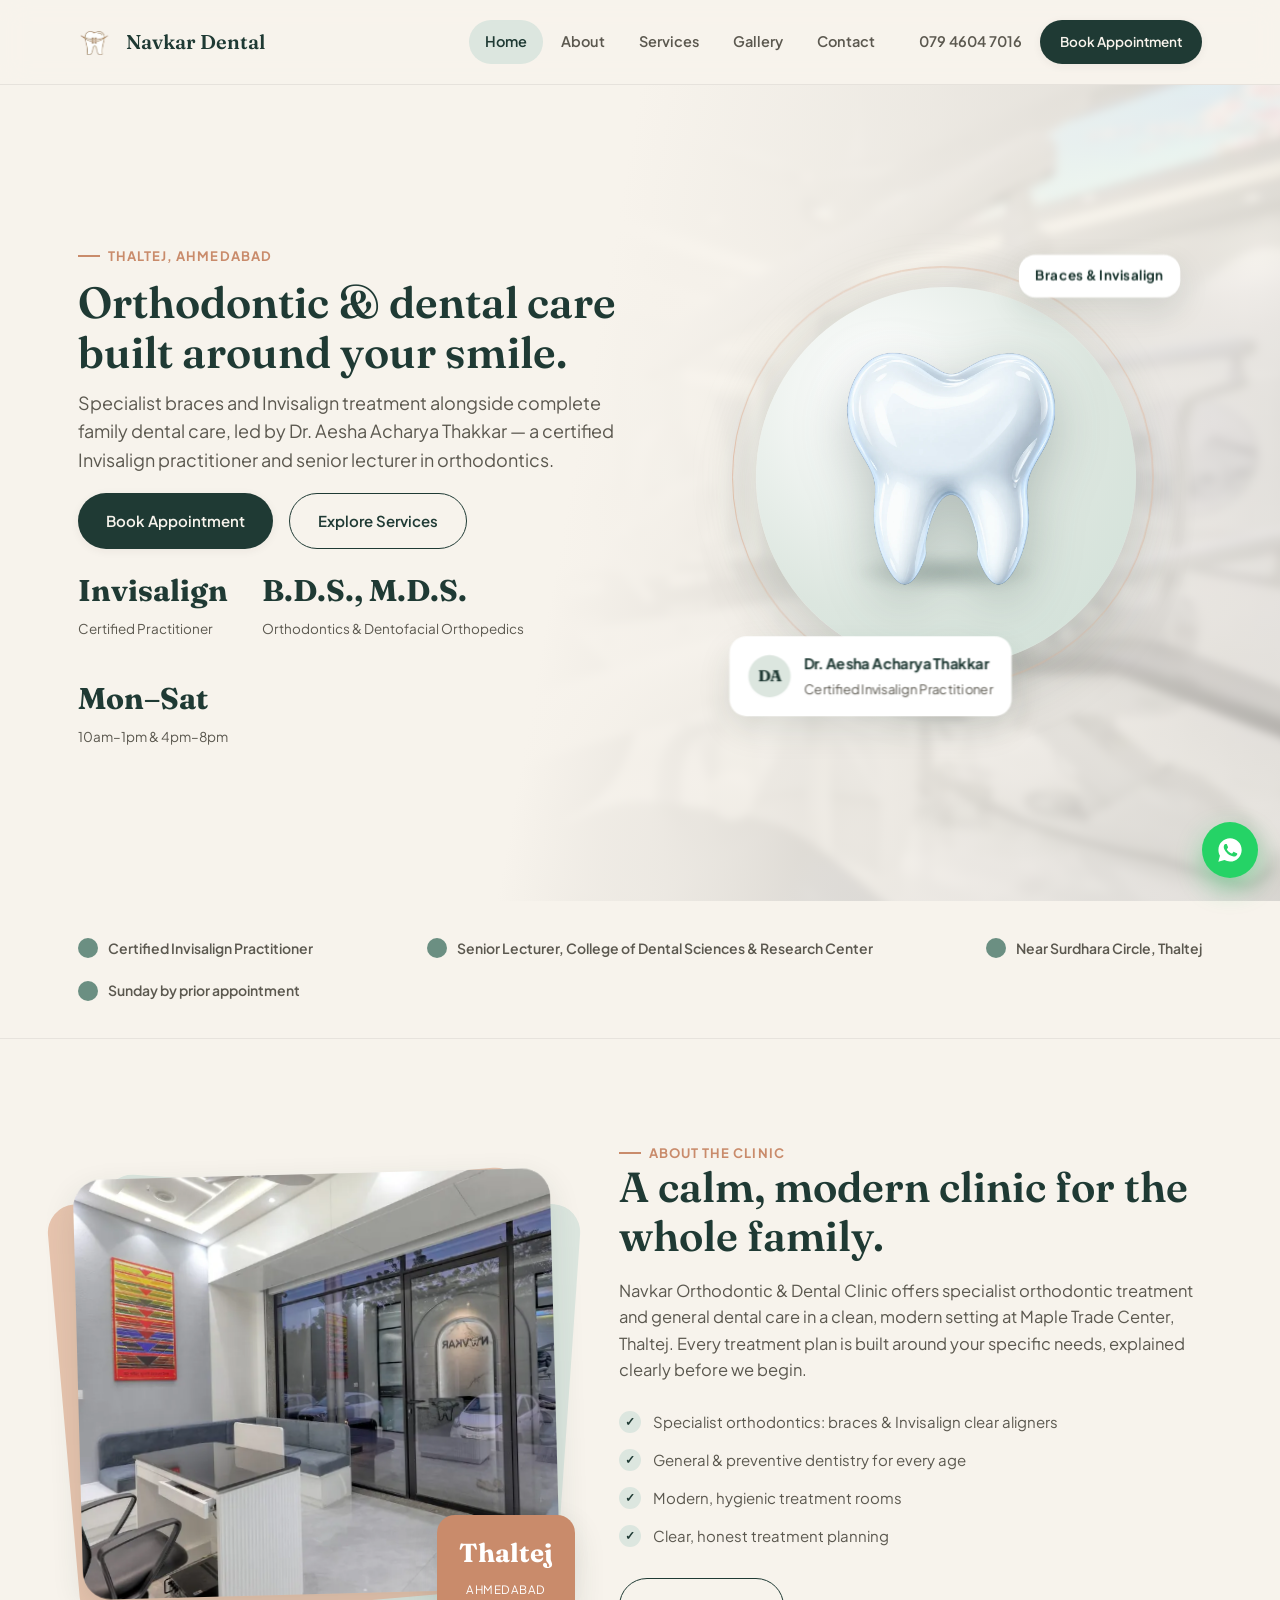
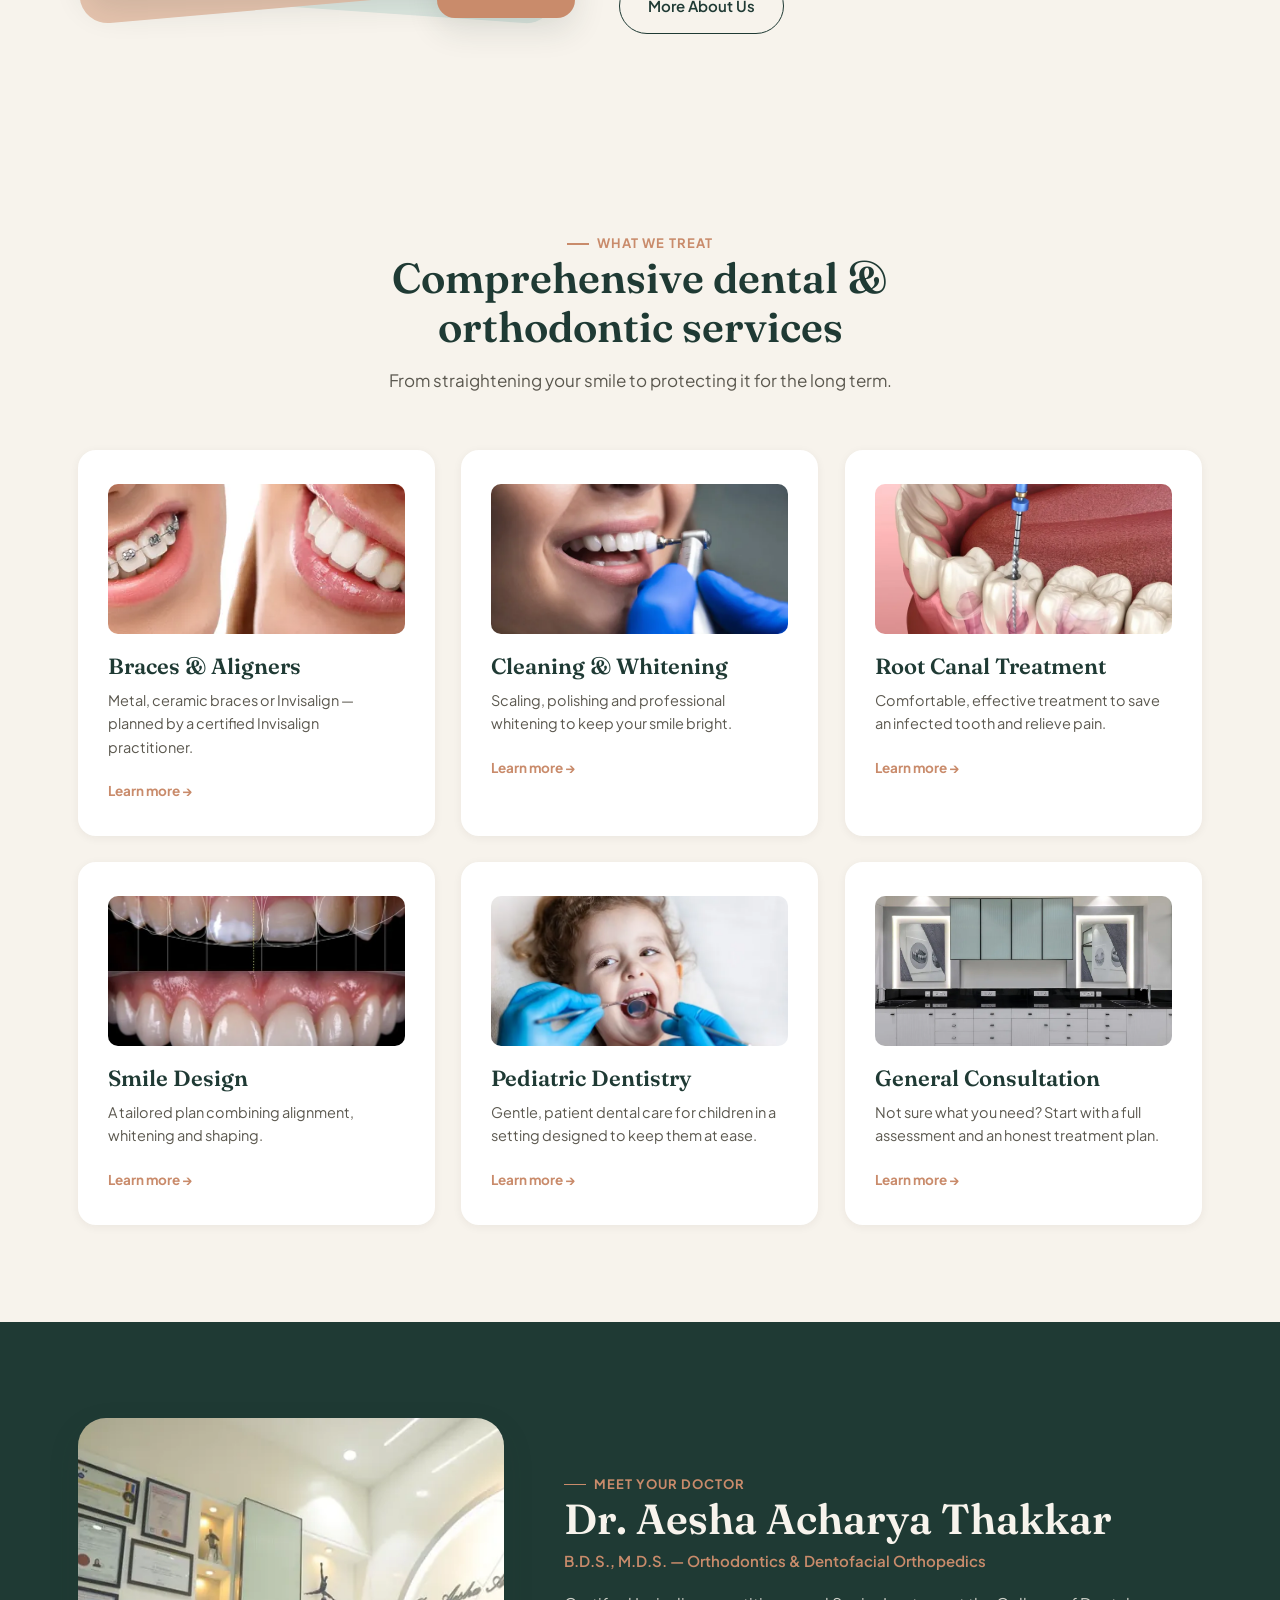
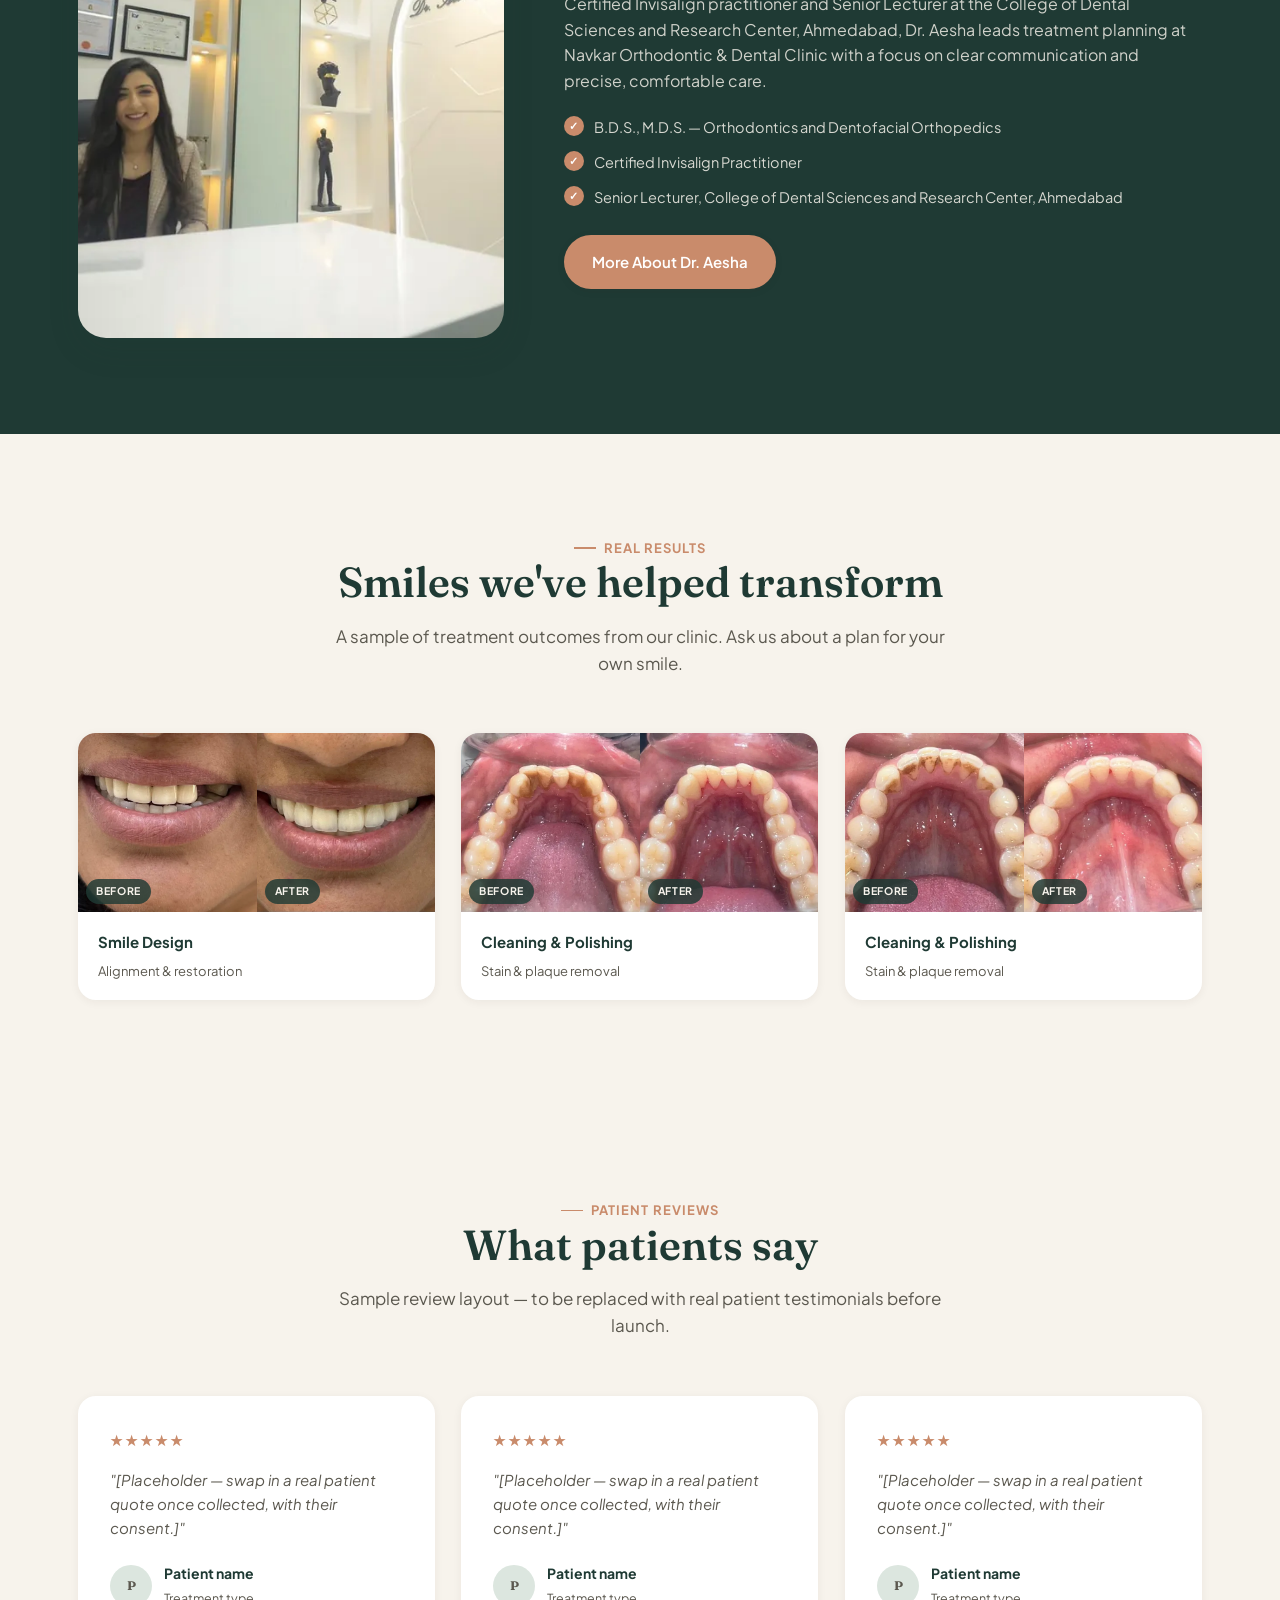
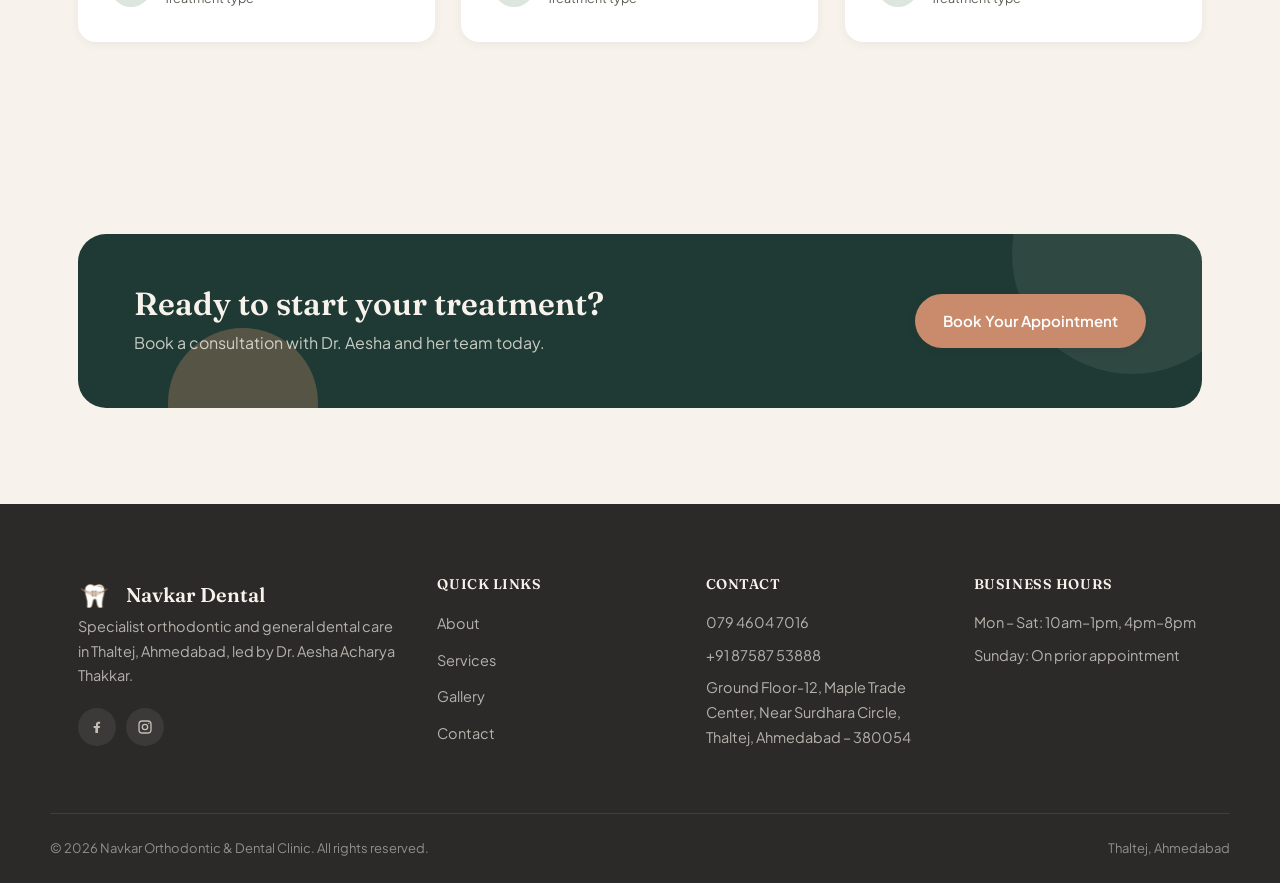
==== commit e0189209: "Fix bugs and polish site ahead of client review - 404 page: use root-absolute paths so styles load a" ====
--- a/index.html
+++ b/index.html
@@ -27,7 +27,7 @@
 <link rel="preconnect" href="https://fonts.googleapis.com">
 <link rel="preconnect" href="https://fonts.gstatic.com" crossorigin>
 <link href="https://fonts.googleapis.com/css2?family=Fraunces:wght@500;600;700&family=Plus+Jakarta+Sans:wght@400;500;600;700&display=swap" rel="stylesheet">
-<link rel="stylesheet" href="css/style.min.css">
+<link rel="stylesheet" href="css/style.min.css?v=20261026">
 
 <script type="application/ld+json">
 {
@@ -70,7 +70,7 @@
 <header class="site-header">
   <div class="wrap">
     <a href="index.html" class="brand"><span class="brand-mark"></span>Navkar Dental</a>
-    <nav class="main-nav" aria-label="Primary">
+    <nav class="main-nav" id="primary-nav" aria-label="Primary">
       <ul>
         <li><a href="index.html" class="active" aria-current="page">Home</a></li>
         <li><a href="about.html">About</a></li>
@@ -160,7 +160,7 @@
     <div class="about-copy">
       <span class="eyebrow">About the clinic</span>
       <h2>A calm, modern clinic for the whole family.</h2>
-      <p>Navkar Orthodontic &amp; Dental Clinic offers specialist orthodontic treatment and general dental care in a clean, modern setting on Maple Trade Center Road, Thaltej. Every treatment plan is built around your specific needs, explained clearly before we begin.</p>
+      <p>Navkar Orthodontic &amp; Dental Clinic offers specialist orthodontic treatment and general dental care in a clean, modern setting at Maple Trade Center, Thaltej. Every treatment plan is built around your specific needs, explained clearly before we begin.</p>
       <ul class="about-list">
         <li><span class="tick">✓</span> Specialist orthodontics: braces &amp; Invisalign clear aligners</li>
         <li><span class="tick">✓</span> General &amp; preventive dentistry for every age</li>
@@ -253,22 +253,22 @@
     <div class="results-grid">
       <div class="result-card tilt-card reveal-tilt">
         <div class="result-compare">
-          <figure><img src="img/results-smile-design-before.jpg" alt="Patient's smile before cosmetic smile design treatment" width="700" height="525" loading="lazy"><figcaption>Before</figcaption></figure>
-          <figure><img src="img/results-smile-design-after.jpg" alt="Patient's smile after cosmetic smile design treatment" width="700" height="525" loading="lazy"><figcaption>After</figcaption></figure>
+          <figure><picture><source srcset="img/results-smile-design-before.webp" type="image/webp"><img src="img/results-smile-design-before.jpg" alt="Patient's smile before cosmetic smile design treatment" width="700" height="525" loading="lazy"></picture><figcaption>Before</figcaption></figure>
+          <figure><picture><source srcset="img/results-smile-design-after.webp" type="image/webp"><img src="img/results-smile-design-after.jpg" alt="Patient's smile after cosmetic smile design treatment" width="700" height="525" loading="lazy"></picture><figcaption>After</figcaption></figure>
         </div>
         <div class="cap"><strong>Smile Design</strong><span>Alignment &amp; restoration</span></div>
       </div>
       <div class="result-card tilt-card reveal-tilt">
         <div class="result-compare">
-          <figure><img src="img/results-cleaning-1-before.jpg" alt="Patient's teeth before professional cleaning, showing surface staining" width="700" height="525" loading="lazy"><figcaption>Before</figcaption></figure>
-          <figure><img src="img/results-cleaning-1-after.jpg" alt="Patient's teeth after professional cleaning" width="700" height="525" loading="lazy"><figcaption>After</figcaption></figure>
+          <figure><picture><source srcset="img/results-cleaning-1-before.webp" type="image/webp"><img src="img/results-cleaning-1-before.jpg" alt="Patient's teeth before professional cleaning, showing surface staining" width="700" height="525" loading="lazy"></picture><figcaption>Before</figcaption></figure>
+          <figure><picture><source srcset="img/results-cleaning-1-after.webp" type="image/webp"><img src="img/results-cleaning-1-after.jpg" alt="Patient's teeth after professional cleaning" width="700" height="525" loading="lazy"></picture><figcaption>After</figcaption></figure>
         </div>
         <div class="cap"><strong>Cleaning &amp; Polishing</strong><span>Stain &amp; plaque removal</span></div>
       </div>
       <div class="result-card tilt-card reveal-tilt">
         <div class="result-compare">
-          <figure><img src="img/results-cleaning-2-before.jpg" alt="Second patient's teeth before professional cleaning" width="700" height="525" loading="lazy"><figcaption>Before</figcaption></figure>
-          <figure><img src="img/results-cleaning-2-after.jpg" alt="Second patient's teeth after professional cleaning" width="700" height="502" loading="lazy"><figcaption>After</figcaption></figure>
+          <figure><picture><source srcset="img/results-cleaning-2-before.webp" type="image/webp"><img src="img/results-cleaning-2-before.jpg" alt="Second patient's teeth before professional cleaning" width="700" height="525" loading="lazy"></picture><figcaption>Before</figcaption></figure>
+          <figure><picture><source srcset="img/results-cleaning-2-after.webp" type="image/webp"><img src="img/results-cleaning-2-after.jpg" alt="Second patient's teeth after professional cleaning" width="700" height="502" loading="lazy"></picture><figcaption>After</figcaption></figure>
         </div>
         <div class="cap"><strong>Cleaning &amp; Polishing</strong><span>Stain &amp; plaque removal</span></div>
       </div>
@@ -323,8 +323,8 @@
       <a href="index.html" class="brand"><span class="brand-mark"></span>Navkar Dental</a>
       <p>Specialist orthodontic and general dental care in Thaltej, Ahmedabad, led by Dr. Aesha Acharya Thakkar.</p>
       <div class="footer-social">
-        <a href="https://www.facebook.com/people/Navkar-dental-Clinic/100086938672000/" aria-label="Facebook" target="_blank" rel="noopener">f</a>
-        <a href="https://www.instagram.com/navkar_orthodontics/" aria-label="Instagram" target="_blank" rel="noopener">ig</a>
+        <a href="https://www.facebook.com/people/Navkar-dental-Clinic/100086938672000/" aria-label="Facebook" target="_blank" rel="noopener"><svg viewBox="0 0 24 24" fill="currentColor" aria-hidden="true"><path d="M13.5 21v-7.5H16l.5-3h-3V8.6c0-.87.3-1.6 1.6-1.6h1.5V4.3c-.3-.04-1.2-.12-2.3-.12-2.3 0-3.8 1.4-3.8 3.9v2.4H7v3h2.5V21h4z"/></svg></a>
+        <a href="https://www.instagram.com/navkar_orthodontics/" aria-label="Instagram" target="_blank" rel="noopener"><svg viewBox="0 0 24 24" fill="none" stroke="currentColor" stroke-width="2" aria-hidden="true"><rect x="3" y="3" width="18" height="18" rx="5"/><circle cx="12" cy="12" r="4"/><circle cx="17.5" cy="6.5" r="1" fill="currentColor" stroke="none"/></svg></a>
       </div>
     </div>
     <div>
@@ -358,6 +358,6 @@
   <svg viewBox="0 0 24 24" fill="currentColor" aria-hidden="true"><path d="M12.04 2c-5.5 0-9.96 4.46-9.96 9.96 0 1.76.46 3.48 1.34 5L2 22l5.2-1.36a9.94 9.94 0 0 0 4.84 1.24h.01c5.5 0 9.96-4.46 9.96-9.96S17.54 2 12.04 2zm5.83 14.24c-.24.68-1.4 1.32-1.93 1.36-.5.05-1 .25-3.4-.83-2.86-1.28-4.62-4.24-4.76-4.44-.14-.2-1.13-1.5-1.13-2.86 0-1.36.7-2.02.96-2.3.24-.26.53-.32.7-.32h.5c.16 0 .38-.03.58.44.24.57.8 1.98.87 2.12.07.14.12.3.02.5-.1.2-.15.32-.3.5-.15.18-.3.4-.44.53-.14.14-.3.3-.13.58.17.28.75 1.24 1.62 2 1.12.99 2.06 1.3 2.34 1.45.28.14.44.12.6-.07.17-.2.7-.82.9-1.1.2-.28.4-.23.66-.14.28.1 1.76.83 2.06.98.3.15.5.22.57.35.08.13.08.75-.16 1.43z"/></svg>
 </a>
 
-<script src="js/script.min.js"></script>
+<script src="js/script.min.js?v=20261026"></script>
 </body>
 </html>
--- a/css/style.min.css
+++ b/css/style.min.css
@@ -1 +1 @@
-:root{--ivory:#F7F3EC;--ivory-soft:#EFE9DE;--charcoal:#2B2A28;--charcoal-soft:#5B584F;--sage:#6B8F82;--sage-light:#DCE6DF;--teal:#1F3A34;--teal-light:#2C4E46;--clay:#C98B6B;--clay-light:#E7C4AE;--white:#FFFFFF;--font-display:'Fraunces',Georgia,serif;--font-body:'Plus Jakarta Sans',-apple-system,BlinkMacSystemFont,'Segoe UI',sans-serif;--radius-sm:10px;--radius-md:18px;--radius-lg:28px;--shadow-sm:0 2px 10px rgba(43,42,40,.06);--shadow-md:0 12px 32px rgba(31,58,52,.12);--shadow-lg:0 24px 64px rgba(31,58,52,.18);--ease:cubic-bezier(.22,1,.36,1);--wrap:1180px}*,*::before,*::after{box-sizing:border-box}html{scroll-behavior:smooth;overflow-x:hidden}@media (prefers-reduced-motion:reduce){html{scroll-behavior:auto}}body{margin:0;background:var(--ivory);color:var(--charcoal);font-family:var(--font-body);font-size:16px;line-height:1.6;-webkit-font-smoothing:antialiased;overflow-x:hidden}img{max-width:100%;display:block}a{color:inherit;text-decoration:none}ul{list-style:none;margin:0;padding:0}button{font-family:inherit;cursor:pointer;background:none;border:none;color:inherit}input,select,textarea{font-family:inherit;font-size:15px;color:var(--charcoal)}h1,h2,h3,h4{font-family:var(--font-display);font-weight:600;line-height:1.15;margin:0;color:var(--teal)}h1{font-size:clamp(36px,5.4vw,64px)}h2{font-size:clamp(28px,3.6vw,42px)}h3{font-size:22px}p{margin:0}.wrap{max-width:var(--wrap);margin:0 auto;padding:0 28px}.skip-link{position:absolute;left:-9999px;top:0;background:var(--teal);color:var(--ivory);padding:12px 20px;border-radius:0 0 10px 0;z-index:1000;font-weight:600}.skip-link:focus{left:0}a:focus-visible,button:focus-visible,input:focus-visible,select:focus-visible,textarea:focus-visible,[tabindex]:focus-visible{outline:2.5px solid var(--clay);outline-offset:3px;border-radius:4px}.btn{display:inline-flex;align-items:center;justify-content:center;gap:8px;padding:15px 28px;border-radius:100px;font-weight:600;font-size:15px;transition:transform .35s var(--ease),box-shadow .35s var(--ease),background .25s var(--ease),color .25s var(--ease);white-space:nowrap}.btn-primary{background:var(--teal);color:var(--ivory);box-shadow:var(--shadow-sm)}.btn-primary:hover{transform:translateY(-2px);box-shadow:var(--shadow-md);background:var(--teal-light)}.btn-light{background:var(--clay);color:var(--white);box-shadow:var(--shadow-sm)}.btn-light:hover{transform:translateY(-2px);box-shadow:var(--shadow-md)}.btn-outline{background:transparent;color:var(--teal);border:1.5px solid var(--teal)}.btn-outline:hover{background:var(--teal);color:var(--ivory)}.btn-sm{padding:11px 20px;font-size:13.5px}@media (prefers-reduced-motion:reduce){.btn{transition:none}.btn:hover{transform:none}}.site-header{position:sticky;top:0;z-index:500;background:rgba(247,243,236,.88);backdrop-filter:blur(14px);-webkit-backdrop-filter:blur(14px);border-bottom:1px solid rgba(43,42,40,.08)}.site-header .wrap{display:flex;align-items:center;gap:28px;min-height:84px}.brand{display:flex;align-items:center;gap:10px;font-family:var(--font-display);font-weight:600;font-size:20px;color:var(--teal);margin-right:auto}.brand-mark{width:38px;height:38px;flex:0 0 auto;background-image:url('../img/logo-mark.webp');background-size:contain;background-repeat:no-repeat;background-position:center}.main-nav ul{display:flex;gap:2px}.main-nav a{display:block;padding:10px 16px;border-radius:100px;font-weight:600;font-size:14.5px;color:var(--charcoal-soft);transition:background .25s var(--ease),color .25s var(--ease)}.main-nav a:hover,.main-nav a.active{background:var(--sage-light);color:var(--teal)}.header-cta{display:flex;align-items:center;gap:18px}.header-phone{font-weight:600;font-size:14.5px;color:var(--charcoal-soft)}.header-phone a{color:inherit}.nav-toggle{display:none;flex-direction:column;justify-content:center;gap:5px;width:44px;height:44px;border-radius:10px;flex:0 0 auto}.nav-toggle span{width:22px;height:2px;background:var(--teal);border-radius:2px;transition:transform .3s var(--ease),opacity .3s var(--ease);margin:0 auto}.nav-toggle[aria-expanded="true"] span:nth-child(1){transform:translateY(7px) rotate(45deg)}.nav-toggle[aria-expanded="true"] span:nth-child(2){opacity:0}.nav-toggle[aria-expanded="true"] span:nth-child(3){transform:translateY(-7px) rotate(-45deg)}@media (max-width:920px){.main-nav{position:fixed;inset:0 0 0 auto;width:min(320px,86vw);height:100vh;background:var(--ivory);box-shadow:var(--shadow-lg);padding:110px 32px 32px;transform:translateX(100%);transition:transform .4s var(--ease);z-index:400}.main-nav.open{transform:translateX(0)}.main-nav ul{flex-direction:column;gap:4px}.main-nav a{padding:14px 18px;font-size:16px}.header-phone{display:none}.nav-toggle{display:flex}.nav-backdrop{position:fixed;inset:0;background:rgba(31,58,52,.35);z-index:390;opacity:0;pointer-events:none;transition:opacity .35s var(--ease)}.nav-backdrop.open{opacity:1;pointer-events:auto}}@media (prefers-reduced-motion:reduce){.main-nav,.nav-backdrop,.nav-toggle span{transition:none}}.hero{position:relative;overflow:hidden;padding:24px 0;background:var(--ivory)}@media (min-width:1041px){.hero{min-height:calc(100vh - 84px);display:flex;align-items:center}}.hero-bg{position:absolute;inset:0;z-index:0}.hero-bg picture,.hero-bg img{width:100%;height:100%;object-fit:cover;object-position:center 30%;display:block;filter:blur(3px);transform:scale(1.04)}.hero-bg::after{content:'';position:absolute;inset:0;background:linear-gradient(100deg,var(--ivory) 0%,var(--ivory) 45%,rgba(247,243,236,.7) 100%)}.hero .wrap{position:relative;z-index:1;display:grid;grid-template-columns:1.08fr 1fr;grid-template-areas:"lead visual" "body visual";column-gap:56px;row-gap:0;align-items:center;perspective:1400px}.hero-copy-lead{grid-area:lead}.hero-copy-body{grid-area:body}.hero-scene{grid-area:visual}.hero-copy .eyebrow + h1{margin-top:10px}.hero-copy h1{font-size:clamp(32px,3.4vw,48px)}.hero-copy p{margin-top:12px;font-size:18px;color:var(--charcoal-soft);max-width:46ch}.hero-actions{display:flex;gap:16px;margin-top:18px;flex-wrap:wrap}.hero-stats{display:flex;gap:34px;margin-top:18px;flex-wrap:wrap}.hero-stats div strong{display:block;font-family:var(--font-display);font-size:30px;color:var(--teal)}.hero-stats div span{font-size:13.5px;color:var(--charcoal-soft)}.eyebrow{display:inline-flex;align-items:center;gap:8px;font-size:13px;font-weight:700;letter-spacing:.08em;text-transform:uppercase;color:var(--clay)}.eyebrow::before{content:'';width:22px;height:1.5px;background:var(--clay)}.hero-scene{position:relative;display:flex;align-items:center;justify-content:center;padding:36px 40px 68px;transform-style:preserve-3d;will-change:transform;transition:transform .2s var(--ease)}.hero-orb{position:relative;width:clamp(380px,26vw,440px);height:clamp(380px,26vw,440px);transform-style:preserve-3d}.hero-glow{position:absolute;inset:-9%;border-radius:50%;background:radial-gradient(circle,rgba(220,230,223,.6),rgba(220,230,223,0) 72%);filter:blur(20px);transform:translateZ(-40px)}.hero-ring{position:absolute;inset:-6%;border-radius:50%;border:1.5px solid var(--clay-light);transform:translateZ(-15px)}.hero-sphere{position:absolute;inset:0;border-radius:50%;background:radial-gradient(circle at 32% 28%,var(--white) 0%,var(--sage-light) 58%,#CFE0D7 100%);box-shadow:var(--shadow-lg);display:flex;align-items:center;justify-content:center;overflow:hidden}.hero-sphere::before{content:'';position:absolute;top:9%;left:13%;width:42%;height:34%;border-radius:50%;background:radial-gradient(circle,rgba(255,255,255,.7),rgba(255,255,255,0) 72%);pointer-events:none}.hero-tooth-shadow{position:absolute;left:50%;bottom:20%;width:48%;height:10%;transform:translateX(-50%);background:radial-gradient(ellipse at center,rgba(31,58,52,.3),rgba(31,58,52,0) 72%);filter:blur(5px)}.hero-tooth-float{position:relative;z-index:1;margin-top:-6%;animation:hero-tooth-bob 5.5s ease-in-out infinite}.hero-tooth-img{display:block;width:clamp(240px,19vw,285px);height:auto;filter:drop-shadow(0 18px 26px rgba(41,64,58,.28));animation:hero-tooth-spin 10s linear infinite}@keyframes hero-tooth-bob{0%,100%{transform:translateY(-8px)}50%{transform:translateY(8px)}}@keyframes hero-tooth-spin{from{transform:rotateY(0deg)}to{transform:rotateY(360deg)}}.hero-chip{position:absolute;background:var(--white);border-radius:16px;box-shadow:var(--shadow-md);display:flex;align-items:center;gap:12px;padding:14px 18px}.hero-chip-doctor{left:-8%;bottom:-10%;min-width:216px;transform:translateZ(70px)}.hero-chip-doctor .dot{width:40px;height:40px;border-radius:50%;flex:0 0 auto;background:var(--sage-light);display:flex;align-items:center;justify-content:center;color:var(--teal);font-weight:700;font-family:var(--font-display);font-size:15px}.hero-chip-doctor strong{display:block;font-size:14px;color:var(--teal)}.hero-chip-doctor span{font-size:12.5px;color:var(--charcoal-soft)}.hero-chip-stat{right:-6%;top:-6%;padding:10px 16px;transform:translateZ(55px)}.hero-chip-stat span{font-size:13px;font-weight:700;color:var(--teal);letter-spacing:.02em}@media (pointer:fine){.hero-scene{transition:transform .1s linear}}@media (max-width:1040px){.hero .wrap{grid-template-columns:1fr;grid-template-areas:none}.hero-copy-lead,.hero-copy-body,.hero-scene{grid-area:auto}.hero-copy-body{order:1}.hero-scene{order:2}.hero-scene{padding:60px 24px 118px}.hero-orb{width:360px;height:360px}.hero-tooth-img{width:220px}.hero-bg::after{background:linear-gradient(180deg,var(--ivory) 0%,var(--ivory) 45%,rgba(247,243,236,.7) 100%)}}@media (max-width:640px){.hero{padding:20px 0 32px}.hero-copy-body{order:0;margin-top:20px}.hero-copy .eyebrow + h1{margin-top:8px}.hero-copy p{margin-top:10px;font-size:16px}.hero-actions{margin-top:16px;flex-direction:row;flex-wrap:wrap;align-items:stretch}.hero-actions .btn{padding:12px 20px;font-size:14px;flex:1 1 auto}.hero-stats{display:grid;grid-template-columns:1fr 1fr;gap:14px 12px;margin-top:16px}.hero-stats div strong{font-size:20px}.hero-scene{order:0;padding:20px 0 110px;margin-top:12px}.hero-orb{width:200px;height:200px;margin:0 auto}.hero-tooth-img{width:122px}.hero-ring,.hero-chip-stat{display:none}.hero-chip-doctor{left:50%;right:auto;bottom:auto;top:100%;transform:translate(-50%,16px);width:min(92%,300px);padding:12px 14px}}@media (prefers-reduced-motion:reduce){.hero-scene{transform:none !important;transition:none}.hero-tooth-float,.hero-tooth-img{animation:none}}section{padding:96px 0}.section-alt{background:var(--teal);color:var(--ivory)}.section-alt h2,.section-alt h3{color:var(--ivory)}.section-alt p{color:rgba(247,243,236,.78)}.section-head{max-width:640px;margin:0 auto 56px;text-align:center}.section-head p{margin-top:16px;font-size:17px;color:var(--charcoal-soft)}.section-alt .section-head p{color:rgba(247,243,236,.78)}.section-head.left{margin:0 0 48px;text-align:left}@media (max-width:640px){section{padding:64px 0}}.reveal{opacity:0;transform:translateY(28px);transition:opacity .7s var(--ease),transform .7s var(--ease)}.reveal.in-view{opacity:1;transform:none}@media (prefers-reduced-motion:reduce){.reveal{opacity:1;transform:none;transition:none}}.reveal-tilt{opacity:0;transform-origin:center bottom;transform:perspective(1000px) translateY(38px) rotateX(-12deg);transition:opacity .7s var(--ease),transform .7s var(--ease)}.reveal-tilt.in-view{opacity:1;transform:none}@media (prefers-reduced-motion:reduce){.reveal-tilt{opacity:1;transform:none;transition:none}}.trust-strip{padding:36px 0;border-bottom:1px solid rgba(43,42,40,.08)}.trust-strip .wrap{display:flex;justify-content:space-between;align-items:center;flex-wrap:wrap;gap:20px}.trust-item{display:flex;align-items:center;gap:10px;font-size:14px;font-weight:600;color:var(--charcoal-soft)}.trust-item .ic{width:20px;height:20px;flex:0 0 auto;border-radius:50%;background:var(--sage)}.about-split{display:grid;grid-template-columns:.9fr 1.1fr;gap:64px;align-items:center;perspective:1200px}.about-media{position:relative}.about-media::before,.about-media::after{content:'';position:absolute;inset:0;border-radius:var(--radius-lg);z-index:-1}.about-media::before{background:var(--sage-light);transform:rotate(4deg) translate(14px,14px)}.about-media::after{background:var(--clay-light);transform:rotate(-5deg) translate(-16px,10px)}.about-media .frame{border-radius:var(--radius-lg);overflow:hidden;box-shadow:var(--shadow-md);transform:rotate(-1.5deg)}.about-media .frame img{width:100%;height:420px;object-fit:cover}.about-media .badge{position:absolute;bottom:-24px;right:-20px;background:var(--clay);color:var(--white);padding:18px 22px;border-radius:var(--radius-md);box-shadow:var(--shadow-md);text-align:center}.about-media .badge strong{display:block;font-family:var(--font-display);font-size:26px}.about-media .badge span{font-size:11.5px;letter-spacing:.04em;text-transform:uppercase}.about-list{margin-top:26px;display:grid;gap:14px}.about-list li{display:flex;gap:12px;font-size:15px;color:var(--charcoal-soft);align-items:flex-start}.about-list .tick{width:22px;height:22px;border-radius:50%;background:var(--sage-light);color:var(--teal);display:flex;align-items:center;justify-content:center;flex:0 0 auto;font-size:12px;font-weight:700;margin-top:1px}.about-copy p{margin-top:18px;font-size:16.5px;color:var(--charcoal-soft)}.about-copy .btn{margin-top:30px}@media (max-width:900px){.about-split{grid-template-columns:1fr;gap:40px}.about-media .frame{transform:none}.about-media .badge{right:12px}}.tilt-card{position:relative;overflow:hidden;transform-style:preserve-3d;transition:transform .45s var(--ease),box-shadow .45s var(--ease);will-change:transform}.tilt-card::after{content:'';position:absolute;inset:0;border-radius:inherit;z-index:2;background:radial-gradient(circle at var(--gx,50%) var(--gy,50%),rgba(255,255,255,.45),transparent 55%);opacity:0;transition:opacity .35s var(--ease);pointer-events:none}@media (pointer:fine){.tilt-card:hover{box-shadow:var(--shadow-md)}.tilt-card:hover::after{opacity:1}}@media (prefers-reduced-motion:reduce){.tilt-card{transform:none !important;transition:none}.tilt-card::after{display:none}}.services-grid{display:grid;grid-template-columns:repeat(3,1fr);gap:26px}.service-card{background:var(--white);border-radius:var(--radius-md);padding:34px 30px;box-shadow:var(--shadow-sm)}.service-card .icon{width:52px;height:52px;border-radius:16px;background:var(--sage-light);margin-bottom:20px;position:relative}.service-card .icon::after{content:'';position:absolute;inset:14px;border-radius:6px;background:var(--teal);opacity:.85}.service-card h3{margin-bottom:10px}.service-card p{color:var(--charcoal-soft);font-size:14.5px;margin-bottom:18px}.service-card a{font-weight:700;font-size:13.5px;color:var(--clay);display:inline-flex;align-items:center;gap:6px}.service-card .thumb{height:150px;border-radius:var(--radius-sm);overflow:hidden;margin-bottom:20px}.service-card .thumb img{width:100%;height:100%;object-fit:cover}@media (max-width:900px){.services-grid{grid-template-columns:1fr 1fr}}@media (max-width:560px){.services-grid{grid-template-columns:1fr}}.doctor-spotlight{display:grid;grid-template-columns:.8fr 1.2fr;gap:60px;align-items:center}.doctor-photo{border-radius:var(--radius-lg);overflow:hidden;box-shadow:var(--shadow-md)}.doctor-photo img{width:100%;height:520px;object-fit:cover;object-position:top}.doctor-credentials{margin-top:22px;display:grid;gap:12px}.doctor-credentials li{font-size:14.5px;color:rgba(247,243,236,.85);display:flex;gap:10px;align-items:flex-start}.doctor-credentials .tick{width:20px;height:20px;border-radius:50%;background:var(--clay);color:var(--white);display:flex;align-items:center;justify-content:center;flex:0 0 auto;font-size:11px;font-weight:700}.doctor-info h2{margin-bottom:6px}.doctor-info .role{color:var(--clay);font-weight:600;font-size:15px;margin-bottom:18px;display:block}.doctor-info p.bio{font-size:16px;color:rgba(247,243,236,.82);margin-bottom:6px}@media (max-width:900px){.doctor-spotlight{grid-template-columns:1fr}.doctor-photo img{height:380px}}.results-grid{display:grid;grid-template-columns:repeat(3,1fr);gap:26px}.result-card{background:var(--white);border-radius:var(--radius-md);overflow:hidden;box-shadow:var(--shadow-sm)}.result-compare{display:grid;grid-template-columns:1fr 1fr}.result-compare figure{position:relative;margin:0;aspect-ratio:1/1;overflow:hidden}.result-compare img{width:100%;height:100%;object-fit:cover}.result-compare figcaption{position:absolute;left:8px;bottom:8px;background:rgba(31,58,52,.82);color:var(--ivory);font-size:10.5px;font-weight:700;letter-spacing:.06em;text-transform:uppercase;padding:4px 10px;border-radius:100px}.result-card .cap{padding:18px 20px}.result-card .cap strong{display:block;font-size:15px;color:var(--teal);margin-bottom:3px}.result-card .cap span{font-size:13px;color:var(--charcoal-soft)}@media (max-width:900px){.results-grid{grid-template-columns:1fr;max-width:420px;margin:0 auto}}.testimonial-grid{display:grid;grid-template-columns:repeat(3,1fr);gap:26px}.testimonial-card{background:var(--white);border-radius:var(--radius-md);padding:32px;box-shadow:var(--shadow-sm)}.testimonial-card .stars{color:var(--clay);font-size:15px;letter-spacing:2px;margin-bottom:16px}.testimonial-card p{font-size:15px;color:var(--charcoal-soft);font-style:italic}.testimonial-card .who{display:flex;align-items:center;gap:12px;margin-top:22px}.testimonial-card .avatar{width:42px;height:42px;border-radius:50%;background:var(--sage-light);color:var(--teal);display:flex;align-items:center;justify-content:center;font-weight:700;font-family:var(--font-display)}.testimonial-card .who strong{display:block;font-size:14px;color:var(--teal)}.testimonial-card .who span{font-size:12.5px;color:var(--charcoal-soft)}@media (max-width:900px){.testimonial-grid{grid-template-columns:1fr}}.cta-band{position:relative;overflow:hidden;background:var(--teal);color:var(--ivory);border-radius:var(--radius-lg);padding:52px 56px;display:flex;justify-content:space-between;align-items:center;gap:30px;flex-wrap:wrap}.cta-band::before,.cta-band::after{content:'';position:absolute;border-radius:50%;pointer-events:none}.cta-band::before{width:240px;height:240px;top:-100px;right:-50px;background:rgba(247,243,236,.07)}.cta-band::after{width:150px;height:150px;bottom:-70px;left:8%;background:var(--clay);opacity:.32}.cta-band>*{position:relative;z-index:1}.cta-band h2{color:var(--ivory);font-size:clamp(24px,3vw,32px)}.cta-band p{color:rgba(247,243,236,.78);margin-top:8px}@media (max-width:640px){.cta-band{padding:36px 28px;flex-direction:column;text-align:center}}.page-hero{position:relative;overflow:hidden;padding:56px 0 44px;background:linear-gradient(180deg,var(--ivory-soft) 0%,var(--ivory) 100%)}.page-hero::before,.page-hero::after{content:'';position:absolute;border-radius:50%;pointer-events:none;z-index:0}.page-hero::before{width:180px;height:180px;top:-64px;right:8%;background:var(--clay-light);opacity:.45;animation:pageHeroFloat 7s ease-in-out infinite}.page-hero::after{width:120px;height:120px;bottom:-44px;left:4%;background:var(--sage-light);opacity:.55;animation:pageHeroFloat 9s ease-in-out infinite reverse}.page-hero .wrap{position:relative;z-index:1}.page-hero h1{margin-top:14px}.breadcrumb{margin-top:16px;font-size:13.5px;color:var(--charcoal-soft)}.breadcrumb a{color:var(--teal);font-weight:600}@keyframes pageHeroFloat{0%,100%{transform:translateY(0)}50%{transform:translateY(-18px)}}@media (max-width:640px){.page-hero::before,.page-hero::after{display:none}}@media (prefers-reduced-motion:reduce){.page-hero::before,.page-hero::after{animation:none}}.values-grid{display:grid;grid-template-columns:repeat(4,1fr);gap:22px}.value-card{background:var(--white);border-radius:var(--radius-md);padding:28px 24px;box-shadow:var(--shadow-sm)}.value-card .icon{width:44px;height:44px;border-radius:12px;background:var(--sage-light);margin-bottom:16px;position:relative}.value-card .icon::after{content:'';position:absolute;inset:12px;border-radius:5px;background:var(--teal)}.value-card h3{font-size:17px;margin-bottom:8px}.value-card p{font-size:13.5px;color:var(--charcoal-soft)}@media (max-width:900px){.values-grid{grid-template-columns:1fr 1fr}}@media (max-width:560px){.values-grid{grid-template-columns:1fr}}.timeline{display:grid;gap:0;border-left:2px solid var(--sage-light);padding-left:32px;margin-left:8px}.timeline li{position:relative;padding-bottom:38px}.timeline li::before{content:'';position:absolute;left:-38.5px;top:2px;width:13px;height:13px;border-radius:50%;background:var(--clay);border:3px solid var(--ivory)}.timeline li:last-child{padding-bottom:0}.timeline strong{display:block;color:var(--teal);font-size:16px;margin-bottom:4px}.timeline span{font-size:14px;color:var(--charcoal-soft)}.service-detail{display:grid;grid-template-columns:repeat(3,1fr);gap:26px}.service-detail-card{background:var(--white);border-radius:var(--radius-md);padding:34px 30px;box-shadow:var(--shadow-sm);position:relative;overflow:hidden}.service-detail-card .num{position:absolute;top:20px;right:26px;font-family:var(--font-display);font-size:38px;color:var(--sage-light)}.service-detail-card .thumb{height:150px;border-radius:var(--radius-sm);overflow:hidden;margin-bottom:18px}.service-detail-card .thumb img{width:100%;height:100%;object-fit:cover}.service-detail-card .icon{width:48px;height:48px;border-radius:14px;background:var(--sage-light);margin-bottom:16px;position:relative}.service-detail-card .icon::after{content:'';position:absolute;inset:13px;border-radius:6px;background:var(--teal)}.service-detail-card ul{margin-top:16px;display:grid;gap:9px}.service-detail-card ul li{font-size:13.5px;color:var(--charcoal-soft);padding-left:20px;position:relative}.service-detail-card ul li::before{content:'';position:absolute;left:0;top:7px;width:7px;height:7px;border-radius:50%;background:var(--clay)}@media (max-width:900px){.service-detail{grid-template-columns:1fr 1fr}}@media (max-width:560px){.service-detail{grid-template-columns:1fr}}.gallery-filters{display:flex;gap:10px;flex-wrap:wrap;margin-bottom:36px}.gallery-filters button{padding:10px 20px;border-radius:100px;font-size:13.5px;font-weight:600;background:var(--white);color:var(--charcoal-soft);box-shadow:var(--shadow-sm);transition:background .25s var(--ease),color .25s var(--ease)}.gallery-filters button.active,.gallery-filters button:hover{background:var(--teal);color:var(--ivory)}.masonry{columns:3 260px;column-gap:22px}.masonry figure{break-inside:avoid;margin:0 0 22px;border-radius:var(--radius-md);overflow:hidden;box-shadow:var(--shadow-sm);position:relative;background:var(--white);opacity:1;transform:none;transition:opacity .4s var(--ease),transform .4s var(--ease)}.masonry figure.hidden{display:none}.masonry img{width:100%;display:block}.masonry figcaption{padding:14px 16px;font-size:13px;color:var(--charcoal-soft);font-weight:600}@media (max-width:640px){.masonry{columns:1}}.contact-grid{display:grid;grid-template-columns:.85fr 1.15fr;gap:44px;align-items:start}.contact-info-card{background:var(--white);border-radius:var(--radius-md);padding:34px;box-shadow:var(--shadow-sm)}.contact-info-card ul{display:grid;gap:24px}.contact-info-card li{display:flex;gap:16px;align-items:flex-start}.contact-info-card .ic{width:42px;height:42px;border-radius:12px;background:var(--sage-light);flex:0 0 auto}.contact-info-card strong{display:block;color:var(--teal);font-size:15px;margin-bottom:4px}.contact-info-card span{font-size:14px;color:var(--charcoal-soft);line-height:1.5}.contact-info-card a{color:inherit}.contact-info-card a:hover{color:var(--teal)}.map-embed{border-radius:var(--radius-md);overflow:hidden;box-shadow:var(--shadow-sm)}.map-embed iframe{width:100%;height:280px;border:0;display:block}.form-card{background:var(--white);border-radius:var(--radius-lg);padding:40px;box-shadow:var(--shadow-md)}.field-row{display:grid;grid-template-columns:1fr 1fr;gap:18px}.field{margin-bottom:18px}.field label{display:block;font-size:13px;font-weight:700;color:var(--teal);margin-bottom:7px}.field input,.field select,.field textarea{width:100%;padding:13px 16px;border-radius:12px;border:1.5px solid rgba(43,42,40,.14);background:var(--ivory);transition:border-color .25s var(--ease)}.field input:focus,.field select:focus,.field textarea:focus{outline:none;border-color:var(--sage)}.field textarea{resize:vertical;min-height:90px}.field-error{display:none;color:#B3452F;font-size:12.5px;margin-top:6px;font-weight:600}.field.invalid input,.field.invalid select,.field.invalid textarea{border-color:#B3452F}.field.invalid .field-error{display:block}.hp-field{position:absolute !important;width:1px;height:1px;overflow:hidden;clip:rect(0 0 0 0);clip-path:inset(50%);white-space:nowrap}.form-status{margin-top:18px;padding:14px 18px;border-radius:12px;font-size:14px;font-weight:600;display:none}.form-status.success{display:block;background:var(--sage-light);color:var(--teal)}.form-status.error{display:block;background:#F3DCD5;color:#8A3B26}.form-status.sending{display:block;background:var(--ivory-soft);color:var(--charcoal-soft)}@media (max-width:900px){.contact-grid{grid-template-columns:1fr}}@media (max-width:560px){.field-row{grid-template-columns:1fr}.form-card{padding:26px}}.whatsapp-fab{position:fixed;right:22px;bottom:22px;z-index:600;width:56px;height:56px;border-radius:50%;background:#25D366;color:#fff;display:flex;align-items:center;justify-content:center;box-shadow:0 10px 26px rgba(37,211,102,.4);transition:transform .3s var(--ease)}.whatsapp-fab:hover{transform:scale(1.08)}.whatsapp-fab svg{width:28px;height:28px}@media (prefers-reduced-motion:reduce){.whatsapp-fab{transition:none}.whatsapp-fab:hover{transform:none}}footer{background:var(--charcoal);color:rgba(247,243,236,.72);padding:72px 0 0}.footer-grid{display:grid;grid-template-columns:1.4fr 1fr 1fr 1fr;gap:40px;padding-bottom:56px}footer .brand{color:var(--ivory)}footer p{font-size:14px;line-height:1.7;margin-top:14px;color:rgba(247,243,236,.6)}.footer-social{display:flex;gap:10px;margin-top:20px}.footer-social a{width:38px;height:38px;border-radius:50%;background:rgba(247,243,236,.08);display:flex;align-items:center;justify-content:center;font-size:13px;font-weight:700;transition:background .25s var(--ease)}.footer-social a:hover{background:var(--clay)}footer h4{color:var(--ivory);font-size:14px;letter-spacing:.04em;text-transform:uppercase;margin-bottom:18px}footer .footer-grid ul{display:grid;gap:11px}footer .footer-grid ul a{font-size:14.5px;color:rgba(247,243,236,.68);transition:color .25s var(--ease)}footer .footer-grid ul a:hover{color:var(--clay-light)}footer .footer-grid>div>p{font-size:14.5px;color:rgba(247,243,236,.68);margin-top:0;margin-bottom:8px}.footer-bottom{border-top:1px solid rgba(247,243,236,.1);padding:24px 0;display:flex;justify-content:space-between;flex-wrap:wrap;gap:10px;font-size:13px;color:rgba(247,243,236,.5)}@media (max-width:900px){.footer-grid{grid-template-columns:1fr 1fr}}@media (max-width:560px){.footer-grid{grid-template-columns:1fr;gap:32px}}.error-page{min-height:70vh;display:flex;align-items:center;justify-content:center;text-align:center;padding:80px 28px}.error-page .code{font-family:var(--font-display);font-size:clamp(70px,14vw,140px);color:var(--sage-light);line-height:1}.error-page h1{margin-top:8px}.error-page p{margin-top:16px;color:var(--charcoal-soft);font-size:16px;max-width:44ch;margin-left:auto;margin-right:auto}.error-page .btn{margin-top:30px}+:root{--ivory:#F7F3EC;--ivory-soft:#EFE9DE;--charcoal:#2B2A28;--charcoal-soft:#5B584F;--sage:#6B8F82;--sage-light:#DCE6DF;--teal:#1F3A34;--teal-light:#2C4E46;--clay:#C98B6B;--clay-light:#E7C4AE;--white:#FFFFFF;--font-display:'Fraunces',Georgia,serif;--font-body:'Plus Jakarta Sans',-apple-system,BlinkMacSystemFont,'Segoe UI',sans-serif;--radius-sm:10px;--radius-md:18px;--radius-lg:28px;--shadow-sm:0 2px 10px rgba(43,42,40,.06);--shadow-md:0 12px 32px rgba(31,58,52,.12);--shadow-lg:0 24px 64px rgba(31,58,52,.18);--ease:cubic-bezier(.22,1,.36,1);--wrap:1180px}*,*::before,*::after{box-sizing:border-box}html{scroll-behavior:smooth;overflow-x:hidden}@media (prefers-reduced-motion:reduce){html{scroll-behavior:auto}}body{margin:0;background:var(--ivory);color:var(--charcoal);font-family:var(--font-body);font-size:16px;line-height:1.6;-webkit-font-smoothing:antialiased;overflow-x:hidden}img{max-width:100%;display:block}a{color:inherit;text-decoration:none}ul{list-style:none;margin:0;padding:0}button{font-family:inherit;cursor:pointer;background:none;border:none;color:inherit}input,select,textarea{font-family:inherit;font-size:15px;color:var(--charcoal)}h1,h2,h3,h4{font-family:var(--font-display);font-weight:600;line-height:1.15;margin:0;color:var(--teal)}h1{font-size:clamp(36px,5.4vw,64px)}h2{font-size:clamp(28px,3.6vw,42px)}h3{font-size:22px}p{margin:0}.wrap{max-width:var(--wrap);margin:0 auto;padding:0 28px}.skip-link{position:absolute;left:-9999px;top:0;background:var(--teal);color:var(--ivory);padding:12px 20px;border-radius:0 0 10px 0;z-index:1000;font-weight:600}.skip-link:focus{left:0}a:focus-visible,button:focus-visible,input:focus-visible,select:focus-visible,textarea:focus-visible,[tabindex]:focus-visible{outline:2.5px solid var(--clay);outline-offset:3px;border-radius:4px}.btn{display:inline-flex;align-items:center;justify-content:center;gap:8px;padding:15px 28px;border-radius:100px;font-weight:600;font-size:15px;transition:transform .35s var(--ease),box-shadow .35s var(--ease),background .25s var(--ease),color .25s var(--ease);white-space:nowrap}.btn-primary{background:var(--teal);color:var(--ivory);box-shadow:var(--shadow-sm)}.btn-primary:hover{transform:translateY(-2px);box-shadow:var(--shadow-md);background:var(--teal-light)}.btn-light{background:var(--clay);color:var(--white);box-shadow:var(--shadow-sm)}.btn-light:hover{transform:translateY(-2px);box-shadow:var(--shadow-md)}.btn-outline{background:transparent;color:var(--teal);border:1.5px solid var(--teal)}.btn-outline:hover{background:var(--teal);color:var(--ivory)}.btn-sm{padding:11px 20px;font-size:13.5px}@media (prefers-reduced-motion:reduce){.btn{transition:none}.btn:hover{transform:none}}.site-header{position:sticky;top:0;z-index:500;background:rgba(247,243,236,.88);backdrop-filter:blur(14px);-webkit-backdrop-filter:blur(14px);border-bottom:1px solid rgba(43,42,40,.08)}.site-header .wrap{display:flex;align-items:center;gap:28px;min-height:84px}.brand{display:flex;align-items:center;gap:10px;font-family:var(--font-display);font-weight:600;font-size:20px;color:var(--teal);margin-right:auto}.brand-mark{width:38px;height:38px;flex:0 0 auto;background-image:url('../img/logo-mark.webp');background-size:contain;background-repeat:no-repeat;background-position:center}.main-nav ul{display:flex;gap:2px}.main-nav a{display:block;padding:10px 16px;border-radius:100px;font-weight:600;font-size:14.5px;color:var(--charcoal-soft);transition:background .25s var(--ease),color .25s var(--ease)}.main-nav a:hover,.main-nav a.active{background:var(--sage-light);color:var(--teal)}.header-cta{display:flex;align-items:center;gap:18px}.header-phone{font-weight:600;font-size:14.5px;color:var(--charcoal-soft)}.header-phone a{color:inherit}.nav-toggle{display:none;flex-direction:column;justify-content:center;gap:5px;width:44px;height:44px;border-radius:10px;flex:0 0 auto}.nav-toggle span{width:22px;height:2px;background:var(--teal);border-radius:2px;transition:transform .3s var(--ease),opacity .3s var(--ease);margin:0 auto}.nav-toggle[aria-expanded="true"] span:nth-child(1){transform:translateY(7px) rotate(45deg)}.nav-toggle[aria-expanded="true"] span:nth-child(2){opacity:0}.nav-toggle[aria-expanded="true"] span:nth-child(3){transform:translateY(-7px) rotate(-45deg)}@media (max-width:920px){.main-nav{position:fixed;inset:0 0 0 auto;width:min(320px,86vw);height:100vh;background:var(--ivory);box-shadow:var(--shadow-lg);padding:110px 32px 32px;transform:translateX(100%);transition:transform .4s var(--ease);z-index:400}.main-nav.open{transform:translateX(0)}.main-nav ul{flex-direction:column;gap:4px}.main-nav a{padding:14px 18px;font-size:16px}.header-phone{display:none}.nav-toggle{display:flex}.nav-backdrop{position:fixed;inset:0;background:rgba(31,58,52,.35);z-index:390;opacity:0;pointer-events:none;transition:opacity .35s var(--ease)}.nav-backdrop.open{opacity:1;pointer-events:auto}}@media (prefers-reduced-motion:reduce){.main-nav,.nav-backdrop,.nav-toggle span{transition:none}}.hero{position:relative;overflow:hidden;padding:24px 0;background:var(--ivory)}@media (min-width:1041px){.hero{min-height:calc(100vh - 84px);display:flex;align-items:center}}.hero-bg{position:absolute;inset:0;z-index:0}.hero-bg picture,.hero-bg img{width:100%;height:100%;object-fit:cover;object-position:center 30%;display:block;filter:blur(3px);transform:scale(1.04)}.hero-bg::after{content:'';position:absolute;inset:0;background:linear-gradient(100deg,var(--ivory) 0%,var(--ivory) 45%,rgba(247,243,236,.7) 100%)}.hero .wrap{position:relative;z-index:1;display:grid;grid-template-columns:1.08fr 1fr;grid-template-areas:"lead visual" "body visual";column-gap:56px;row-gap:0;align-items:center;perspective:1400px}.hero-copy-lead{grid-area:lead}.hero-copy-body{grid-area:body}.hero-scene{grid-area:visual}.hero-copy .eyebrow + h1{margin-top:10px}.hero-copy h1{font-size:clamp(32px,3.4vw,48px)}.hero-copy p{margin-top:12px;font-size:18px;color:var(--charcoal-soft);max-width:46ch}.hero-actions{display:flex;gap:16px;margin-top:18px;flex-wrap:wrap}.hero-stats{display:flex;gap:34px;margin-top:18px;flex-wrap:wrap}.hero-stats div strong{display:block;font-family:var(--font-display);font-size:30px;color:var(--teal)}.hero-stats div span{font-size:13.5px;color:var(--charcoal-soft)}.eyebrow{display:inline-flex;align-items:center;gap:8px;font-size:13px;font-weight:700;letter-spacing:.08em;text-transform:uppercase;color:var(--clay)}.eyebrow::before{content:'';width:22px;height:1.5px;background:var(--clay)}.hero-scene{position:relative;display:flex;align-items:center;justify-content:center;padding:36px 40px 68px;transform-style:preserve-3d;will-change:transform;transition:transform .2s var(--ease)}.hero-orb{position:relative;width:clamp(380px,26vw,440px);height:clamp(380px,26vw,440px);transform-style:preserve-3d}.hero-glow{position:absolute;inset:-9%;border-radius:50%;background:radial-gradient(circle,rgba(220,230,223,.6),rgba(220,230,223,0) 72%);filter:blur(20px);transform:translateZ(-40px)}.hero-ring{position:absolute;inset:-6%;border-radius:50%;border:1.5px solid var(--clay-light);transform:translateZ(-15px)}.hero-sphere{position:absolute;inset:0;border-radius:50%;background:radial-gradient(circle at 32% 28%,var(--white) 0%,var(--sage-light) 58%,#CFE0D7 100%);box-shadow:var(--shadow-lg);display:flex;align-items:center;justify-content:center;overflow:hidden}.hero-sphere::before{content:'';position:absolute;top:9%;left:13%;width:42%;height:34%;border-radius:50%;background:radial-gradient(circle,rgba(255,255,255,.7),rgba(255,255,255,0) 72%);pointer-events:none}.hero-tooth-shadow{position:absolute;left:50%;bottom:20%;width:48%;height:10%;transform:translateX(-50%);background:radial-gradient(ellipse at center,rgba(31,58,52,.3),rgba(31,58,52,0) 72%);filter:blur(5px)}.hero-tooth-float{position:relative;z-index:1;margin-top:-6%;animation:hero-tooth-bob 5.5s ease-in-out infinite}.hero-tooth-img{display:block;width:clamp(240px,19vw,285px);height:auto;filter:drop-shadow(0 18px 26px rgba(41,64,58,.28));animation:hero-tooth-spin 10s linear infinite}@keyframes hero-tooth-bob{0%,100%{transform:translateY(-8px)}50%{transform:translateY(8px)}}@keyframes hero-tooth-spin{from{transform:rotateY(0deg)}to{transform:rotateY(360deg)}}.hero-chip{position:absolute;background:var(--white);border-radius:16px;box-shadow:var(--shadow-md);display:flex;align-items:center;gap:12px;padding:14px 18px}.hero-chip-doctor{left:-8%;bottom:-10%;min-width:216px;transform:translateZ(70px)}.hero-chip-doctor .dot{width:40px;height:40px;border-radius:50%;flex:0 0 auto;background:var(--sage-light);display:flex;align-items:center;justify-content:center;color:var(--teal);font-weight:700;font-family:var(--font-display);font-size:15px}.hero-chip-doctor strong{display:block;font-size:14px;color:var(--teal)}.hero-chip-doctor span{font-size:12.5px;color:var(--charcoal-soft)}.hero-chip-stat{right:-6%;top:-6%;padding:10px 16px;transform:translateZ(55px)}.hero-chip-stat span{font-size:13px;font-weight:700;color:var(--teal);letter-spacing:.02em}@media (pointer:fine){.hero-scene{transition:transform .1s linear}}@media (max-width:1040px){.hero .wrap{grid-template-columns:1fr;grid-template-areas:none}.hero-copy-lead,.hero-copy-body,.hero-scene{grid-area:auto}.hero-copy-body{order:1}.hero-scene{order:2}.hero-scene{padding:60px 24px 118px}.hero-orb{width:360px;height:360px}.hero-tooth-img{width:220px}.hero-bg::after{background:linear-gradient(180deg,var(--ivory) 0%,var(--ivory) 45%,rgba(247,243,236,.7) 100%)}}@media (max-width:640px){.hero{padding:20px 0 32px}.hero-copy-body{order:0;margin-top:20px}.hero-copy .eyebrow + h1{margin-top:8px}.hero-copy p{margin-top:10px;font-size:16px}.hero-actions{margin-top:16px;flex-direction:row;flex-wrap:wrap;align-items:stretch}.hero-actions .btn{padding:12px 20px;font-size:14px;flex:1 1 auto}.hero-stats{display:grid;grid-template-columns:1fr 1fr;gap:14px 12px;margin-top:16px}.hero-stats div strong{font-size:20px}.hero-scene{order:0;padding:20px 0 110px;margin-top:12px}.hero-orb{width:200px;height:200px;margin:0 auto}.hero-tooth-img{width:122px}.hero-ring,.hero-chip-stat{display:none}.hero-chip-doctor{left:50%;right:auto;bottom:auto;top:100%;transform:translate(-50%,16px);width:min(92%,300px);padding:12px 14px}}@media (prefers-reduced-motion:reduce){.hero-scene{transform:none !important;transition:none}.hero-tooth-float,.hero-tooth-img{animation:none}}section{padding:96px 0}.section-alt{background:var(--teal);color:var(--ivory)}.section-alt h2,.section-alt h3{color:var(--ivory)}.section-alt p{color:rgba(247,243,236,.78)}.section-head{max-width:640px;margin:0 auto 56px;text-align:center}.section-head p{margin-top:16px;font-size:17px;color:var(--charcoal-soft)}.section-alt .section-head p{color:rgba(247,243,236,.78)}.section-head.left{margin:0 0 48px;text-align:left}@media (max-width:640px){section{padding:64px 0}}.reveal{opacity:0;transform:translateY(28px);transition:opacity .7s var(--ease),transform .7s var(--ease)}.reveal.in-view{opacity:1;transform:none}@media (prefers-reduced-motion:reduce){.reveal{opacity:1;transform:none;transition:none}}.reveal-tilt{opacity:0;transform-origin:center bottom;transform:perspective(1000px) translateY(38px) rotateX(-12deg);transition:opacity .7s var(--ease),transform .7s var(--ease)}.reveal-tilt.in-view{opacity:1;transform:none}@media (prefers-reduced-motion:reduce){.reveal-tilt{opacity:1;transform:none;transition:none}}.trust-strip{padding:36px 0;border-bottom:1px solid rgba(43,42,40,.08)}.trust-strip .wrap{display:flex;justify-content:space-between;align-items:center;flex-wrap:wrap;gap:20px}.trust-item{display:flex;align-items:center;gap:10px;font-size:14px;font-weight:600;color:var(--charcoal-soft)}.trust-item .ic{width:20px;height:20px;flex:0 0 auto;border-radius:50%;background:var(--sage)}.about-split{display:grid;grid-template-columns:.9fr 1.1fr;gap:64px;align-items:center;perspective:1200px}.about-media{position:relative}.about-media::before,.about-media::after{content:'';position:absolute;inset:0;border-radius:var(--radius-lg);z-index:-1}.about-media::before{background:var(--sage-light);transform:rotate(4deg) translate(14px,14px)}.about-media::after{background:var(--clay-light);transform:rotate(-5deg) translate(-16px,10px)}.about-media .frame{border-radius:var(--radius-lg);overflow:hidden;box-shadow:var(--shadow-md);transform:rotate(-1.5deg)}.about-media .frame img{width:100%;height:420px;object-fit:cover}.about-media .badge{position:absolute;bottom:-24px;right:-20px;background:var(--clay);color:var(--white);padding:18px 22px;border-radius:var(--radius-md);box-shadow:var(--shadow-md);text-align:center}.about-media .badge strong{display:block;font-family:var(--font-display);font-size:26px}.about-media .badge span{font-size:11.5px;letter-spacing:.04em;text-transform:uppercase}.about-list{margin-top:26px;display:grid;gap:14px}.about-list li{display:flex;gap:12px;font-size:15px;color:var(--charcoal-soft);align-items:flex-start}.about-list .tick{width:22px;height:22px;border-radius:50%;background:var(--sage-light);color:var(--teal);display:flex;align-items:center;justify-content:center;flex:0 0 auto;font-size:12px;font-weight:700;margin-top:1px}.about-copy p{margin-top:18px;font-size:16.5px;color:var(--charcoal-soft)}.about-copy .btn{margin-top:30px}@media (max-width:900px){.about-split{grid-template-columns:1fr;gap:40px}.about-media .frame{transform:none}.about-media .badge{right:12px}}.tilt-card{position:relative;overflow:hidden;transform-style:preserve-3d;transition:transform .45s var(--ease),box-shadow .45s var(--ease);will-change:transform}.tilt-card::after{content:'';position:absolute;inset:0;border-radius:inherit;z-index:2;background:radial-gradient(circle at var(--gx,50%) var(--gy,50%),rgba(255,255,255,.45),transparent 55%);opacity:0;transition:opacity .35s var(--ease);pointer-events:none}@media (pointer:fine){.tilt-card:hover{box-shadow:var(--shadow-md)}.tilt-card:hover::after{opacity:1}}@media (prefers-reduced-motion:reduce){.tilt-card{transform:none !important;transition:none}.tilt-card::after{display:none}}.services-grid{display:grid;grid-template-columns:repeat(3,1fr);gap:26px}.service-card{background:var(--white);border-radius:var(--radius-md);padding:34px 30px;box-shadow:var(--shadow-sm)}.service-card .icon{width:52px;height:52px;border-radius:16px;background:var(--sage-light);margin-bottom:20px;position:relative}.service-card .icon::after{content:'';position:absolute;inset:14px;border-radius:6px;background:var(--teal);opacity:.85}.service-card h3{margin-bottom:10px}.service-card p{color:var(--charcoal-soft);font-size:14.5px;margin-bottom:18px}.service-card a{font-weight:700;font-size:13.5px;color:var(--clay);display:inline-flex;align-items:center;gap:6px}.service-card .thumb{height:150px;border-radius:var(--radius-sm);overflow:hidden;margin-bottom:20px}.service-card .thumb img{width:100%;height:100%;object-fit:cover}@media (max-width:900px){.services-grid{grid-template-columns:1fr 1fr}}@media (max-width:560px){.services-grid{grid-template-columns:1fr}}.doctor-spotlight{display:grid;grid-template-columns:.8fr 1.2fr;gap:60px;align-items:center}.doctor-photo{border-radius:var(--radius-lg);overflow:hidden;box-shadow:var(--shadow-md)}.doctor-photo img{width:100%;height:520px;object-fit:cover;object-position:top}.doctor-credentials{margin-top:22px;display:grid;gap:12px}.doctor-credentials li{font-size:14.5px;color:rgba(247,243,236,.85);display:flex;gap:10px;align-items:flex-start}.doctor-credentials .tick{width:20px;height:20px;border-radius:50%;background:var(--clay);color:var(--white);display:flex;align-items:center;justify-content:center;flex:0 0 auto;font-size:11px;font-weight:700}.doctor-info h2{margin-bottom:6px}.doctor-info .role{color:var(--clay);font-weight:600;font-size:15px;margin-bottom:18px;display:block}.doctor-info p.bio{font-size:16px;color:rgba(247,243,236,.82);margin-bottom:6px}@media (max-width:900px){.doctor-spotlight{grid-template-columns:1fr}.doctor-photo img{height:380px}}.results-grid{display:grid;grid-template-columns:repeat(3,1fr);gap:26px}.result-card{background:var(--white);border-radius:var(--radius-md);overflow:hidden;box-shadow:var(--shadow-sm)}.result-compare{display:grid;grid-template-columns:1fr 1fr}.result-compare figure{position:relative;margin:0;aspect-ratio:1/1;overflow:hidden}.result-compare img{width:100%;height:100%;object-fit:cover}.result-compare figcaption{position:absolute;left:8px;bottom:8px;background:rgba(31,58,52,.82);color:var(--ivory);font-size:10.5px;font-weight:700;letter-spacing:.06em;text-transform:uppercase;padding:4px 10px;border-radius:100px}.result-card .cap{padding:18px 20px}.result-card .cap strong{display:block;font-size:15px;color:var(--teal);margin-bottom:3px}.result-card .cap span{font-size:13px;color:var(--charcoal-soft)}@media (max-width:900px){.results-grid{grid-template-columns:1fr;max-width:420px;margin:0 auto}}.testimonial-grid{display:grid;grid-template-columns:repeat(3,1fr);gap:26px}.testimonial-card{background:var(--white);border-radius:var(--radius-md);padding:32px;box-shadow:var(--shadow-sm)}.testimonial-card .stars{color:var(--clay);font-size:15px;letter-spacing:2px;margin-bottom:16px}.testimonial-card p{font-size:15px;color:var(--charcoal-soft);font-style:italic}.testimonial-card .who{display:flex;align-items:center;gap:12px;margin-top:22px}.testimonial-card .avatar{width:42px;height:42px;border-radius:50%;background:var(--sage-light);color:var(--teal);display:flex;align-items:center;justify-content:center;font-weight:700;font-family:var(--font-display)}.testimonial-card .who strong{display:block;font-size:14px;color:var(--teal)}.testimonial-card .who span{font-size:12.5px;color:var(--charcoal-soft)}@media (max-width:900px){.testimonial-grid{grid-template-columns:1fr}}.cta-band{position:relative;overflow:hidden;background:var(--teal);color:var(--ivory);border-radius:var(--radius-lg);padding:52px 56px;display:flex;justify-content:space-between;align-items:center;gap:30px;flex-wrap:wrap}.cta-band::before,.cta-band::after{content:'';position:absolute;border-radius:50%;pointer-events:none}.cta-band::before{width:240px;height:240px;top:-100px;right:-50px;background:rgba(247,243,236,.07)}.cta-band::after{width:150px;height:150px;bottom:-70px;left:8%;background:var(--clay);opacity:.32}.cta-band>*{position:relative;z-index:1}.cta-band h2{color:var(--ivory);font-size:clamp(24px,3vw,32px)}.cta-band p{color:rgba(247,243,236,.78);margin-top:8px}@media (max-width:640px){.cta-band{padding:36px 28px;flex-direction:column;text-align:center}}.page-hero{position:relative;overflow:hidden;padding:56px 0 44px;background:linear-gradient(180deg,var(--ivory-soft) 0%,var(--ivory) 100%)}.page-hero::before,.page-hero::after{content:'';position:absolute;border-radius:50%;pointer-events:none;z-index:0}.page-hero::before{width:180px;height:180px;top:-64px;right:8%;background:var(--clay-light);opacity:.45;animation:pageHeroFloat 7s ease-in-out infinite}.page-hero::after{width:120px;height:120px;bottom:-44px;left:4%;background:var(--sage-light);opacity:.55;animation:pageHeroFloat 9s ease-in-out infinite reverse}.page-hero .wrap{position:relative;z-index:1}.page-hero h1{margin-top:14px}.breadcrumb{margin-top:16px;font-size:13.5px;color:var(--charcoal-soft)}.breadcrumb a{color:var(--teal);font-weight:600}@keyframes pageHeroFloat{0%,100%{transform:translateY(0)}50%{transform:translateY(-18px)}}@media (max-width:640px){.page-hero::before,.page-hero::after{display:none}}@media (prefers-reduced-motion:reduce){.page-hero::before,.page-hero::after{animation:none}}.values-grid{display:grid;grid-template-columns:repeat(4,1fr);gap:22px}.value-card{background:var(--white);border-radius:var(--radius-md);padding:28px 24px;box-shadow:var(--shadow-sm)}.value-card .icon{width:44px;height:44px;border-radius:12px;background:var(--sage-light);margin-bottom:16px;display:flex;align-items:center;justify-content:center;color:var(--teal)}.value-card .icon svg{width:22px;height:22px}.value-card h3{font-size:17px;margin-bottom:8px}.value-card p{font-size:13.5px;color:var(--charcoal-soft)}@media (max-width:900px){.values-grid{grid-template-columns:1fr 1fr}}@media (max-width:560px){.values-grid{grid-template-columns:1fr}}.timeline{display:grid;gap:0;border-left:2px solid var(--sage-light);padding-left:32px;margin-left:8px}.timeline li{position:relative;padding-bottom:38px}.timeline li::before{content:'';position:absolute;left:-38.5px;top:2px;width:13px;height:13px;border-radius:50%;background:var(--clay);border:3px solid var(--ivory)}.timeline li:last-child{padding-bottom:0}.timeline strong{display:block;color:var(--teal);font-size:16px;margin-bottom:4px}.timeline span{font-size:14px;color:var(--charcoal-soft)}.service-detail{display:grid;grid-template-columns:repeat(3,1fr);gap:26px}.service-detail-card{background:var(--white);border-radius:var(--radius-md);padding:34px 30px;box-shadow:var(--shadow-sm);position:relative;overflow:hidden}.service-detail-card .num{position:absolute;top:20px;right:26px;font-family:var(--font-display);font-size:38px;color:var(--sage-light)}.service-detail-card .thumb{height:150px;border-radius:var(--radius-sm);overflow:hidden;margin-bottom:18px}.service-detail-card .thumb img{width:100%;height:100%;object-fit:cover}.service-detail-card .icon{width:48px;height:48px;border-radius:14px;background:var(--sage-light);margin-bottom:16px;position:relative}.service-detail-card .icon::after{content:'';position:absolute;inset:13px;border-radius:6px;background:var(--teal)}.service-detail-card ul{margin-top:16px;display:grid;gap:9px}.service-detail-card ul li{font-size:13.5px;color:var(--charcoal-soft);padding-left:20px;position:relative}.service-detail-card ul li::before{content:'';position:absolute;left:0;top:7px;width:7px;height:7px;border-radius:50%;background:var(--clay)}@media (max-width:900px){.service-detail{grid-template-columns:1fr 1fr}}@media (max-width:560px){.service-detail{grid-template-columns:1fr}}.gallery-filters{display:flex;gap:10px;flex-wrap:wrap;margin-bottom:36px}.gallery-filters button{padding:10px 20px;border-radius:100px;font-size:13.5px;font-weight:600;background:var(--white);color:var(--charcoal-soft);box-shadow:var(--shadow-sm);transition:background .25s var(--ease),color .25s var(--ease)}.gallery-filters button.active,.gallery-filters button:hover{background:var(--teal);color:var(--ivory)}.masonry{columns:3 260px;column-gap:22px}.masonry figure{break-inside:avoid;margin:0 0 22px;border-radius:var(--radius-md);overflow:hidden;box-shadow:var(--shadow-sm);position:relative;background:var(--white);opacity:1;transform:none;transition:opacity .4s var(--ease),transform .4s var(--ease)}.masonry figure.hidden{display:none}.masonry img{width:100%;display:block}.masonry figcaption{padding:14px 16px;font-size:13px;color:var(--charcoal-soft);font-weight:600}@media (max-width:640px){.masonry{columns:1}}.contact-grid{display:grid;grid-template-columns:.85fr 1.15fr;gap:44px;align-items:start}.contact-info-card{background:var(--white);border-radius:var(--radius-md);padding:34px;box-shadow:var(--shadow-sm)}.contact-info-card ul{display:grid;gap:24px}.contact-info-card li{display:flex;gap:16px;align-items:flex-start}.contact-info-card .ic{width:42px;height:42px;border-radius:12px;background:var(--sage-light);flex:0 0 auto;display:flex;align-items:center;justify-content:center;color:var(--teal)}.contact-info-card .ic svg{width:20px;height:20px}.contact-info-card strong{display:block;color:var(--teal);font-size:15px;margin-bottom:4px}.contact-info-card span{font-size:14px;color:var(--charcoal-soft);line-height:1.5}.contact-info-card a{color:inherit}.contact-info-card a:hover{color:var(--teal)}.map-embed{border-radius:var(--radius-md);overflow:hidden;box-shadow:var(--shadow-sm)}.map-embed iframe{width:100%;height:280px;border:0;display:block}.form-card{background:var(--white);border-radius:var(--radius-lg);padding:40px;box-shadow:var(--shadow-md)}.field-row{display:grid;grid-template-columns:1fr 1fr;gap:18px}.field{margin-bottom:18px}.field label{display:block;font-size:13px;font-weight:700;color:var(--teal);margin-bottom:7px}.field input,.field select,.field textarea{width:100%;padding:13px 16px;border-radius:12px;border:1.5px solid rgba(43,42,40,.14);background:var(--ivory);transition:border-color .25s var(--ease)}.field input:focus,.field select:focus,.field textarea:focus{outline:none;border-color:var(--sage)}.field textarea{resize:vertical;min-height:90px}.field-error{display:none;color:#B3452F;font-size:12.5px;margin-top:6px;font-weight:600}.field.invalid input,.field.invalid select,.field.invalid textarea{border-color:#B3452F}.field.invalid .field-error{display:block}.hp-field{position:absolute !important;width:1px;height:1px;overflow:hidden;clip:rect(0 0 0 0);clip-path:inset(50%);white-space:nowrap}.form-status{margin-top:18px;padding:14px 18px;border-radius:12px;font-size:14px;font-weight:600;display:none}.form-status.success{display:block;background:var(--sage-light);color:var(--teal)}.form-status.error{display:block;background:#F3DCD5;color:#8A3B26}.form-status.sending{display:block;background:var(--ivory-soft);color:var(--charcoal-soft)}@media (max-width:900px){.contact-grid{grid-template-columns:1fr}}@media (max-width:560px){.field-row{grid-template-columns:1fr}.form-card{padding:26px}}.whatsapp-fab{position:fixed;right:22px;bottom:22px;z-index:600;width:56px;height:56px;border-radius:50%;background:#25D366;color:#fff;display:flex;align-items:center;justify-content:center;box-shadow:0 10px 26px rgba(37,211,102,.4);transition:transform .3s var(--ease)}.whatsapp-fab:hover{transform:scale(1.08)}.whatsapp-fab svg{width:28px;height:28px}@media (prefers-reduced-motion:reduce){.whatsapp-fab{transition:none}.whatsapp-fab:hover{transform:none}}footer{background:var(--charcoal);color:rgba(247,243,236,.72);padding:72px 0 0}.footer-grid{display:grid;grid-template-columns:1.4fr 1fr 1fr 1fr;gap:40px;padding-bottom:56px}footer .brand{color:var(--ivory)}footer p{font-size:14px;line-height:1.7;margin-top:14px;color:rgba(247,243,236,.6)}.footer-social{display:flex;gap:10px;margin-top:20px}.footer-social a{width:38px;height:38px;border-radius:50%;background:rgba(247,243,236,.08);display:flex;align-items:center;justify-content:center;font-size:13px;font-weight:700;transition:background .25s var(--ease)}.footer-social a:hover{background:var(--clay)}.footer-social svg{width:16px;height:16px}footer h4{color:var(--ivory);font-size:14px;letter-spacing:.04em;text-transform:uppercase;margin-bottom:18px}footer .footer-grid ul{display:grid;gap:11px}footer .footer-grid ul a{font-size:14.5px;color:rgba(247,243,236,.68);transition:color .25s var(--ease)}footer .footer-grid ul a:hover{color:var(--clay-light)}footer .footer-grid>div>p{font-size:14.5px;color:rgba(247,243,236,.68);margin-top:0;margin-bottom:8px}.footer-bottom{border-top:1px solid rgba(247,243,236,.1);padding:24px 0;display:flex;justify-content:space-between;flex-wrap:wrap;gap:10px;font-size:13px;color:rgba(247,243,236,.5)}@media (max-width:900px){.footer-grid{grid-template-columns:1fr 1fr}}@media (max-width:560px){.footer-grid{grid-template-columns:1fr;gap:32px}}.error-page{min-height:70vh;display:flex;align-items:center;justify-content:center;text-align:center;padding:80px 28px}.error-page .code{font-family:var(--font-display);font-size:clamp(70px,14vw,140px);color:var(--sage-light);line-height:1}.error-page h1{margin-top:8px}.error-page p{margin-top:16px;color:var(--charcoal-soft);font-size:16px;max-width:44ch;margin-left:auto;margin-right:auto}.error-page .btn{margin-top:30px}
